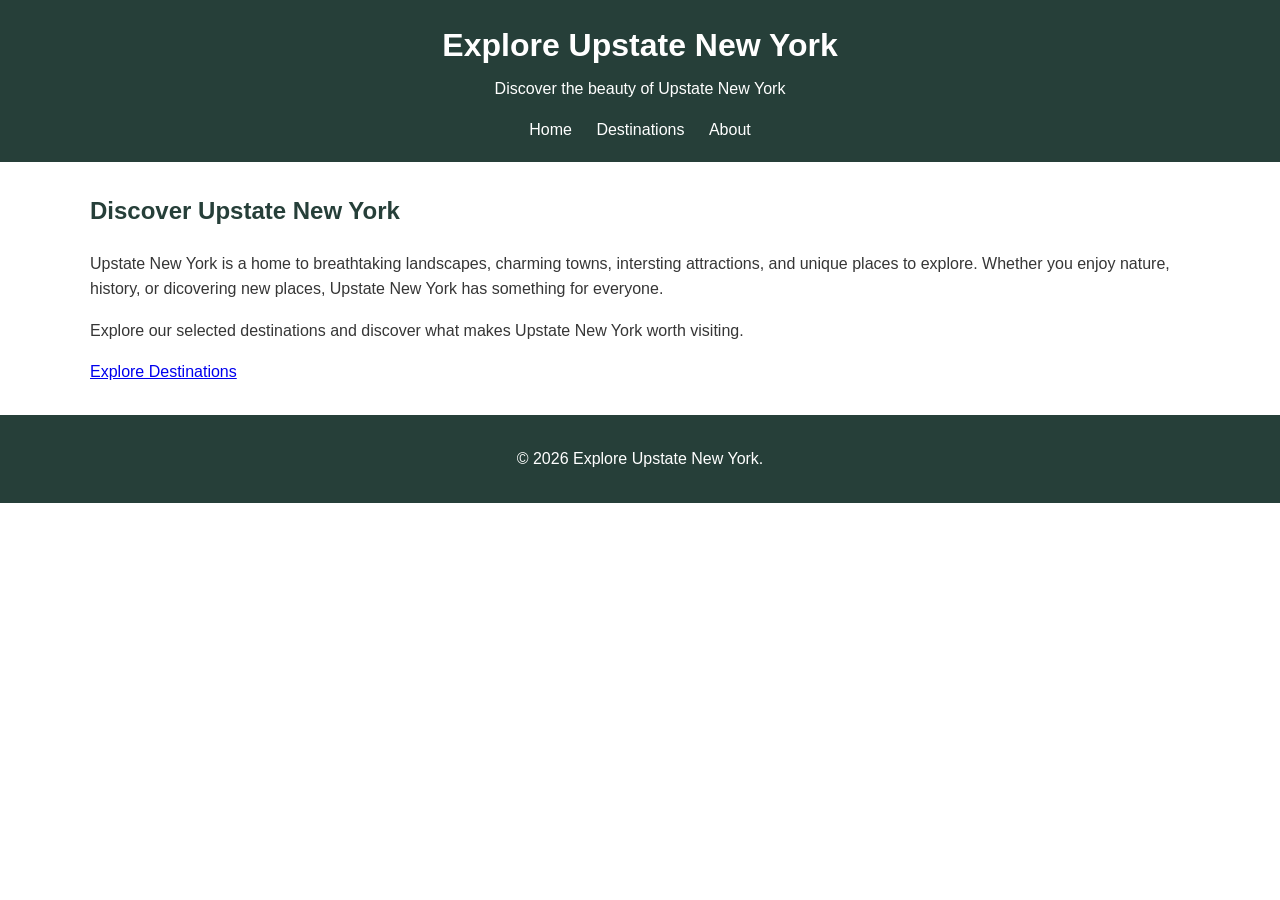
==== index.html @ 53044821 "Create initial website structure and starter pages" ====
<!DOCTYPE html>
<html lang="en">
<head>
    <meta charset="UTF-8">
    <meta name="viewport" content="width=device-width, initial-scale=1.0">
    <title>Explore Upstate New York - Home Page</title>
    <link rel="stylesheet" href="styles/main.css">
</head>
<body>

    <header>
        <h1>Explore Upstate New York</h1>
        <p>Discover the beauty of Upstate New York</p>

        <nav>
            <ul>
                <li><a href="index.html">Home</a></li>
                <li><a href="destinations.html">Destinations</a></li>
                <li><a href="about.html">About</a></li>
            </ul>
        </nav>
    </header>

    <main>
        <section>
            <h2>Discover Upstate New York</h2>
            <p>
                Upstate New York is a home to breathtaking landscapes, charming towns, intersting attractions, 
                and unique places to explore. Whether you enjoy nature, history, or dicovering new places, 
                Upstate New York has something for everyone. 
            </p>
            <p>
                Explore our selected destinations and discover what makes Upstate New York worth visiting.
            </p>
            <a href="destinations.html">Explore Destinations</a>
        </section>
    </main>

    <footer>
        <p>&copy; 2026 Explore Upstate New York.</p>
    </footer>
</body>
</html>
---- styles/main.css ----
* {
    box-sizing: border-box;
}

body {
    margin: 0;
    font-family: Arial, sans-serif;
    line-height: 1.6;
    color: #363636;
    background-color: #ffffff;
}


header {
    background-color: #263F39;
    color: #ffffff;
    padding: 20px;
    text-align: center;
}

header h1 {
    margin: 0;
}

header p {
    margin: 5px 0 15px;
}

nav ul {
    list-style: none;
    padding: 0;
    margin: 0;
}

nav li {
    display: inline-block;
    margin: 0 10px;
}

nav a {
    color: #ffffff;
    text-decoration: none;
}

nav a:hover {
    text-decoration: underline;
}

main {
    width: 90%;
    max-width: 1100px;
    margin: 30px auto;
}

section {
    margin-bottom: 30px;
}

h2 {
    color: #263F39;
}

footer {
    background-color: #263F39;
    color: #ffffff;
    text-align: center;
    padding: 15px;
}
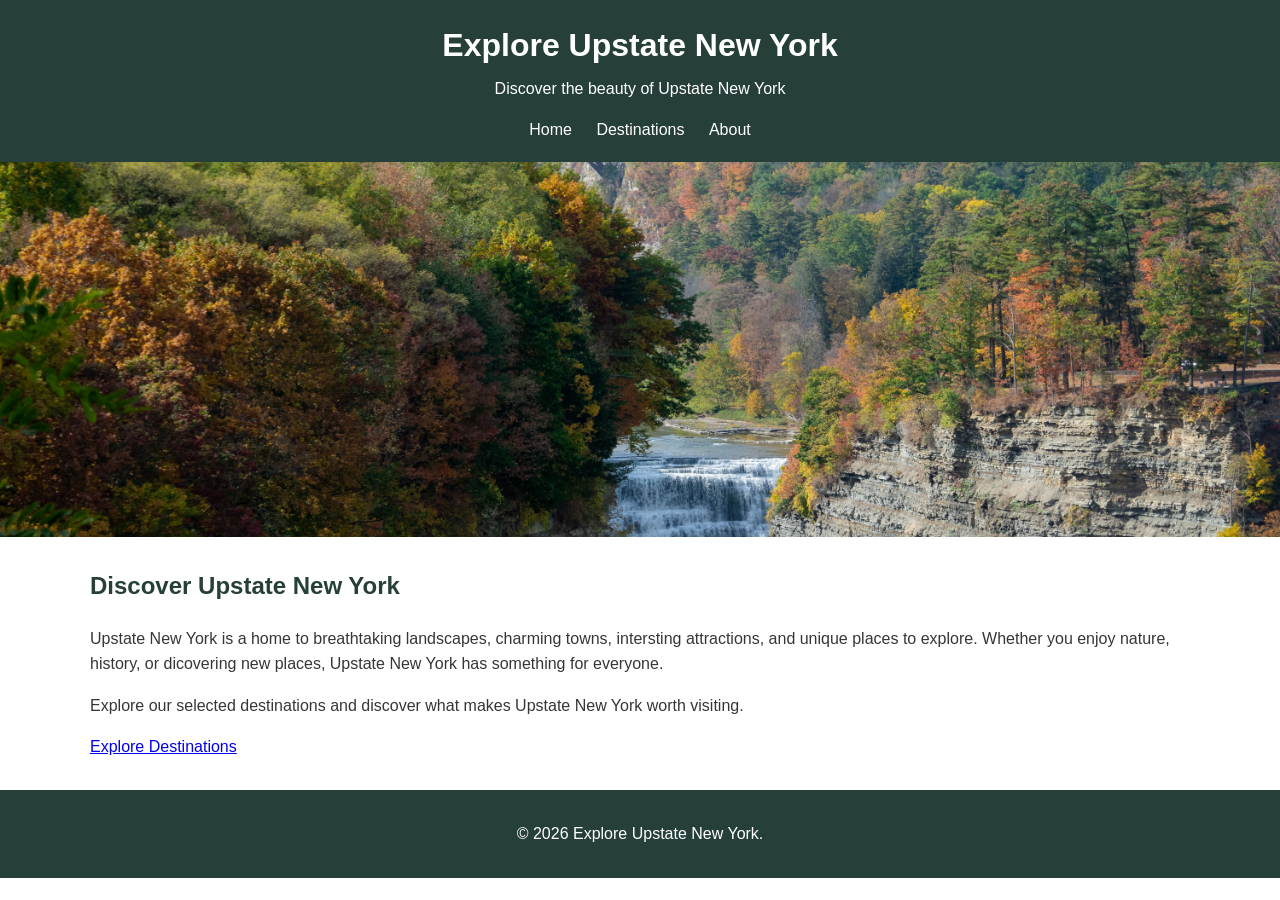
==== commit 7520700f: "Add homepage banner and destination images" ====
--- a/index.html
+++ b/index.html
@@ -21,6 +21,11 @@
         </nav>
     </header>
 
+    <div class="hero-image">
+    <img src="images/Letchworth01.jpg"
+     alt="A beautiful autumn landscape featuring a waterfall and bridge at Letchworth State Park, New York">
+    </div>
+
     <main>
         <section>
             <h2>Discover Upstate New York</h2>
--- a/styles/main.css
+++ b/styles/main.css
@@ -48,6 +48,19 @@
     text-decoration: underline;
 }
 
+.hero-image {
+    width: 100%;
+    height: 375px;
+    overflow: hidden;
+}
+
+.hero-image img {
+    width: 100%;
+    height: 100%;
+    object-fit: cover;
+    display: block;
+}
+
 main {
     width: 90%;
     max-width: 1100px;
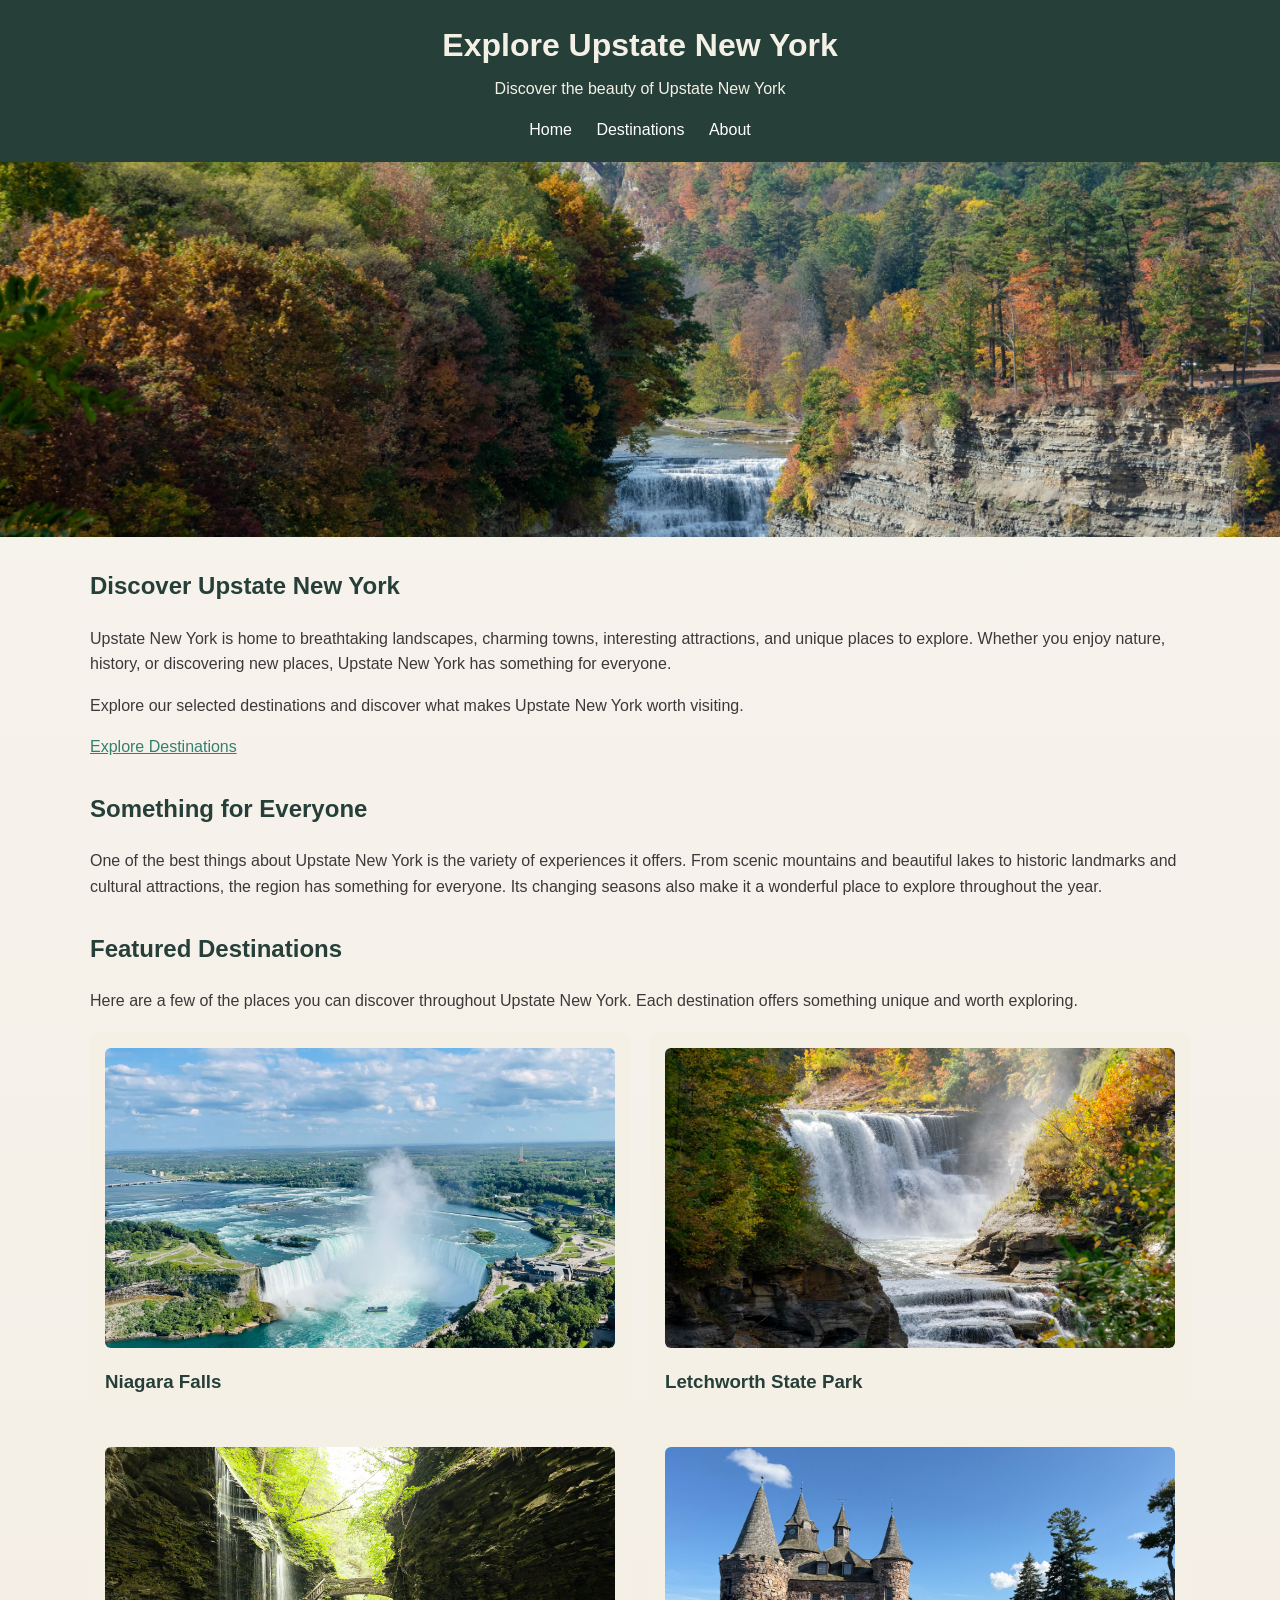
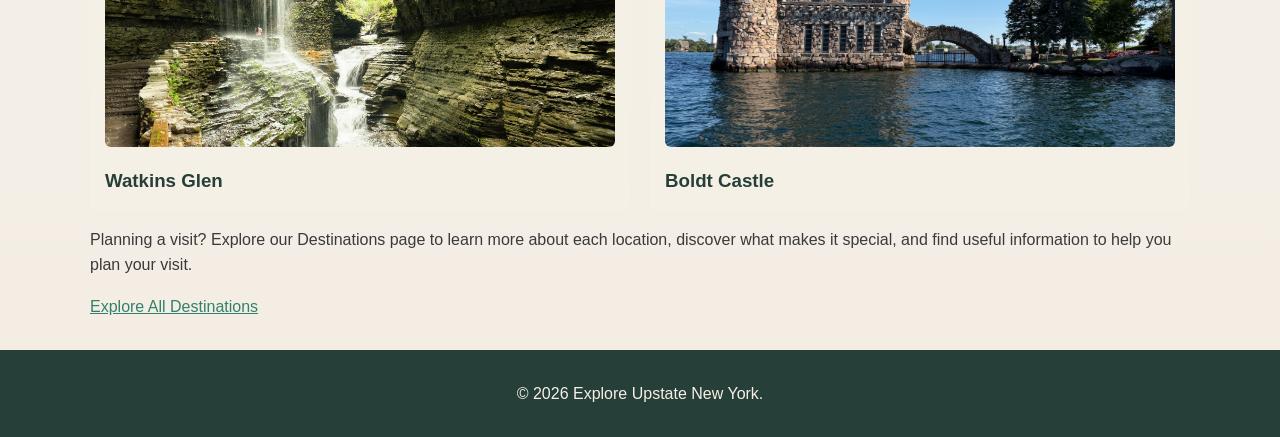
==== commit 866a317c: "Update homepage and add featured destination images" ====
--- a/index.html
+++ b/index.html
@@ -21,7 +21,7 @@
         </nav>
     </header>
 
-    <div class="hero-image">
+    <div class="banner-image">
     <img src="images/Letchworth01.jpg"
      alt="A beautiful autumn landscape featuring a waterfall and bridge at Letchworth State Park, New York">
     </div>
@@ -30,8 +30,8 @@
         <section>
             <h2>Discover Upstate New York</h2>
             <p>
-                Upstate New York is a home to breathtaking landscapes, charming towns, intersting attractions, 
-                and unique places to explore. Whether you enjoy nature, history, or dicovering new places, 
+                Upstate New York is home to breathtaking landscapes, charming towns, interesting attractions, 
+                and unique places to explore. Whether you enjoy nature, history, or discovering new places, 
                 Upstate New York has something for everyone. 
             </p>
             <p>
@@ -39,6 +39,58 @@
             </p>
             <a href="destinations.html">Explore Destinations</a>
         </section>
+        <section>
+            <h2>Something for Everyone</h2>
+            <p>
+                One of the best things about Upstate New York is the variety of experiences it offers.
+                From scenic mountains and beautiful lakes to historic landmarks and cultural attractions,
+                the region has something for everyone. Its changing seasons also make it
+                a wonderful place to explore throughout the year.
+            </p>
+        </section>
+        <section>
+            <h2>Featured Destinations</h2>
+            <p>
+                Here are a few of the places you can discover throughout Upstate New York.
+                Each destination offers something unique and worth exploring.
+            </p>
+
+            <div class="featured-destinations">
+
+                <div class="featured-card">
+                    <img src="images/drone-shot-niagara-falls.jpg"
+                        alt="Aerial view of Niagara Falls and the surrounding landscape.">
+                    <h3>Niagara Falls</h3>
+                </div>
+
+                <div class="featured-card">
+                    <img src="images/letchworth-park.jpg"
+                        alt="Waterfall surrounded by autumn foliage at Letchworth State Park.">
+                    <h3>Letchworth State Park</h3>
+                </div>
+
+                <div class="featured-card">
+                    <img src="images/watkins-glen-river.jpg"
+                        alt="Waterfalls flowing through the rocky gorge at Watkins Glen State Park.">
+                    <h3>Watkins Glen</h3>
+                </div>
+
+                <div class="featured-card">
+                    <img src="images/boldt-castle.jpg"
+                        alt="Boldt Castle on Heart Island in the Thousand Islands region.">
+                    <h3>Boldt Castle</h3>
+                </div>
+
+            </div>
+
+            <p>
+                Planning a visit? Explore our Destinations page to learn more about each location, 
+                discover what makes it special, and find useful information to help you plan your visit.
+            </p>
+
+            <a href="destinations.html">Explore All Destinations</a>
+        </section>
+
     </main>
 
     <footer>
--- a/styles/main.css
+++ b/styles/main.css
@@ -6,16 +6,25 @@
 
 body {
     margin: 0;
+    min-height: 100vh;
     font-family: Arial, sans-serif;
     line-height: 1.6;
-    color: #363636;
-    background-color: #ffffff;
+    background: linear-gradient(to bottom, #f8f5ef, #f3ede4);
+    color: #3b3939;
 }
 
+body a {
+    color: #34806e;
+    text-decoration: underline;
+}
+
+body a:hover {
+    color: #04af87;
+}
 
 header {
     background-color: #263F39;
-    color: #ffffff;
+    color: #f5f0e6;
     padding: 20px;
     text-align: center;
 }
@@ -48,17 +57,23 @@
     text-decoration: underline;
 }
 
-.hero-image {
+.banner-image {
     width: 100%;
     height: 375px;
     overflow: hidden;
 }
 
-.hero-image img {
+.banner-image img {
     width: 100%;
     height: 100%;
     object-fit: cover;
     display: block;
+}
+
+@media (max-width: 600px) {
+    .banner-image {
+        height: 250px;
+    }
 }
 
 main {
@@ -75,9 +90,41 @@
     color: #263F39;
 }
 
+.featured-destinations {
+    display: grid;
+    grid-template-columns: repeat(2, 1fr);
+    gap: 20px;
+    margin-top: 20px;
+}
+
+.featured-card {
+    background-color: #F5F0E6;
+    padding: 15px;
+    border-radius: 8px;
+}
+
+.featured-card img {
+    width: 100%;
+    height: 300px;
+    object-fit: cover;
+    border-radius: 6px;
+    display: block;
+}
+
+.featured-card h3 {
+    color: #263F39;
+    margin-bottom: 0;
+}
+
+@media (max-width: 600px) {
+    .featured-destinations {
+        grid-template-columns: 1fr;
+    }
+}
+
 footer {
     background-color: #263F39;
-    color: #ffffff;
+    color: #f5f0e6;
     text-align: center;
     padding: 15px;
 }
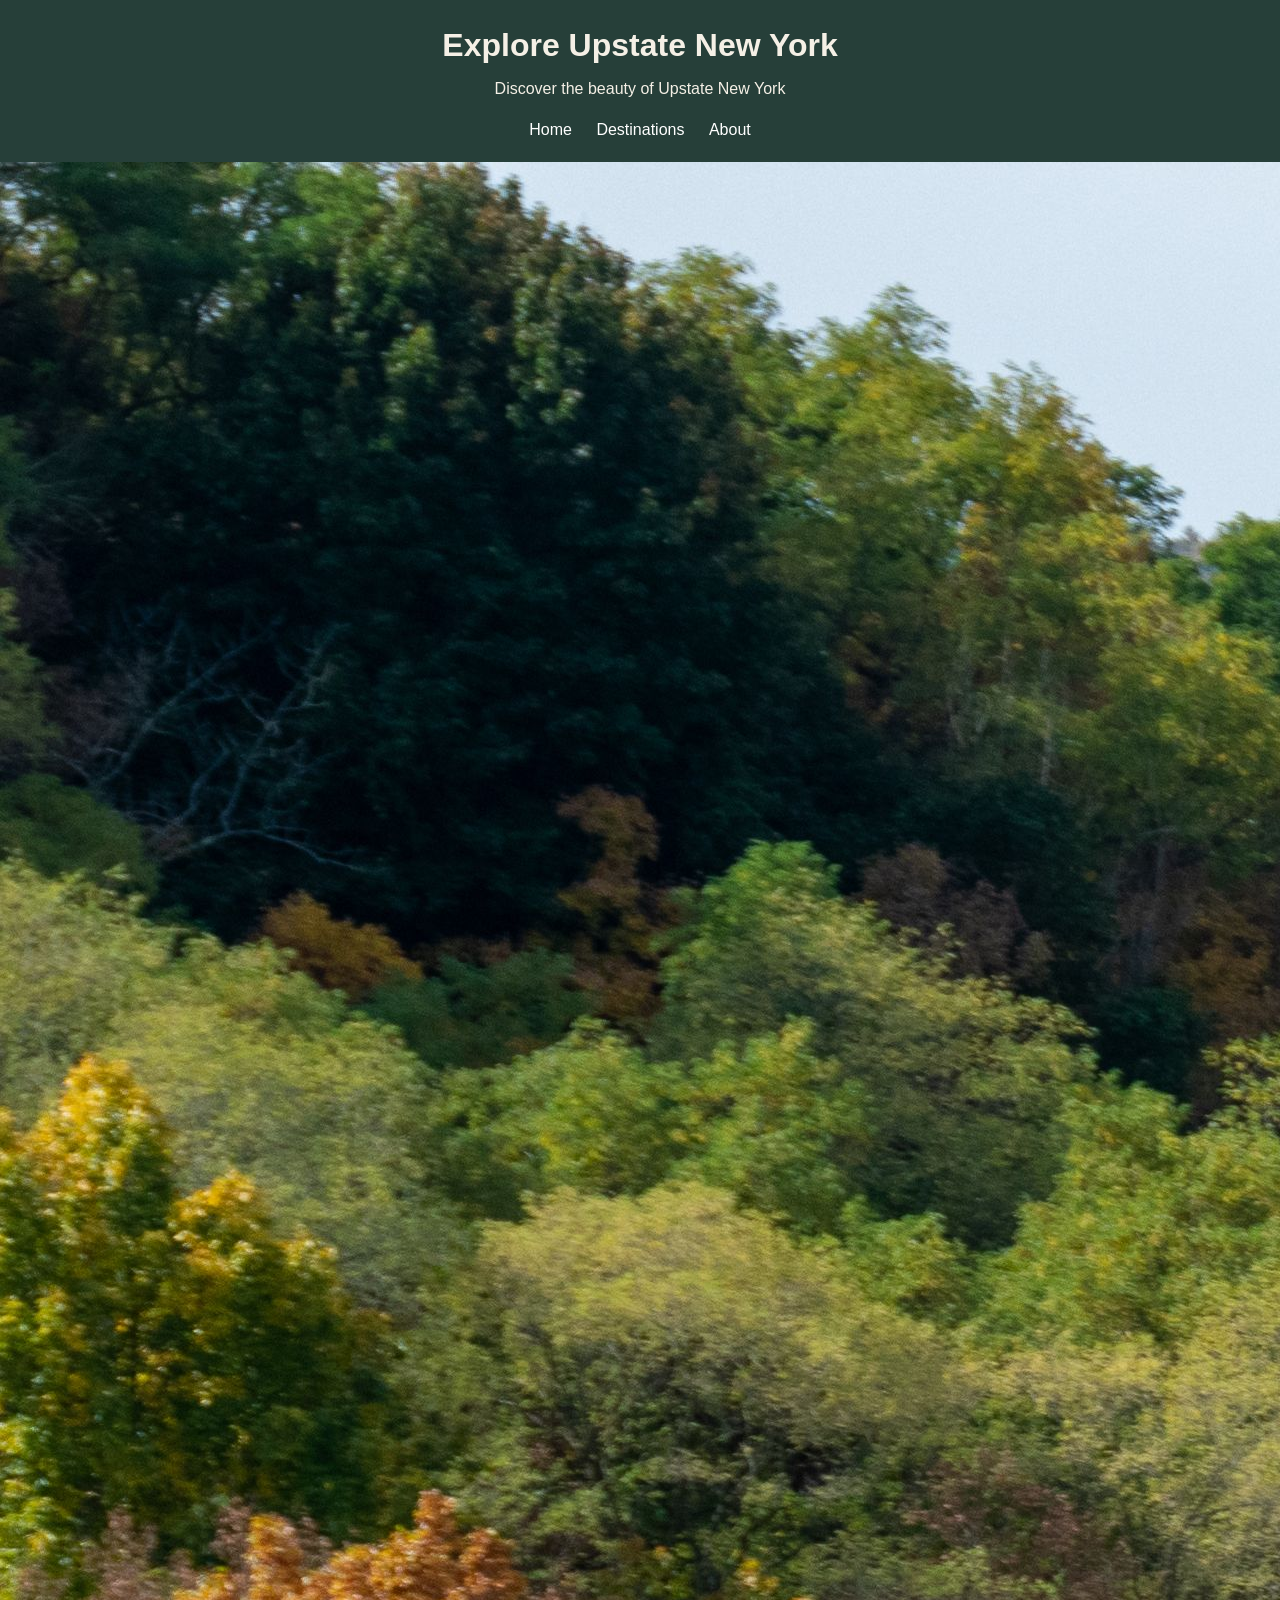
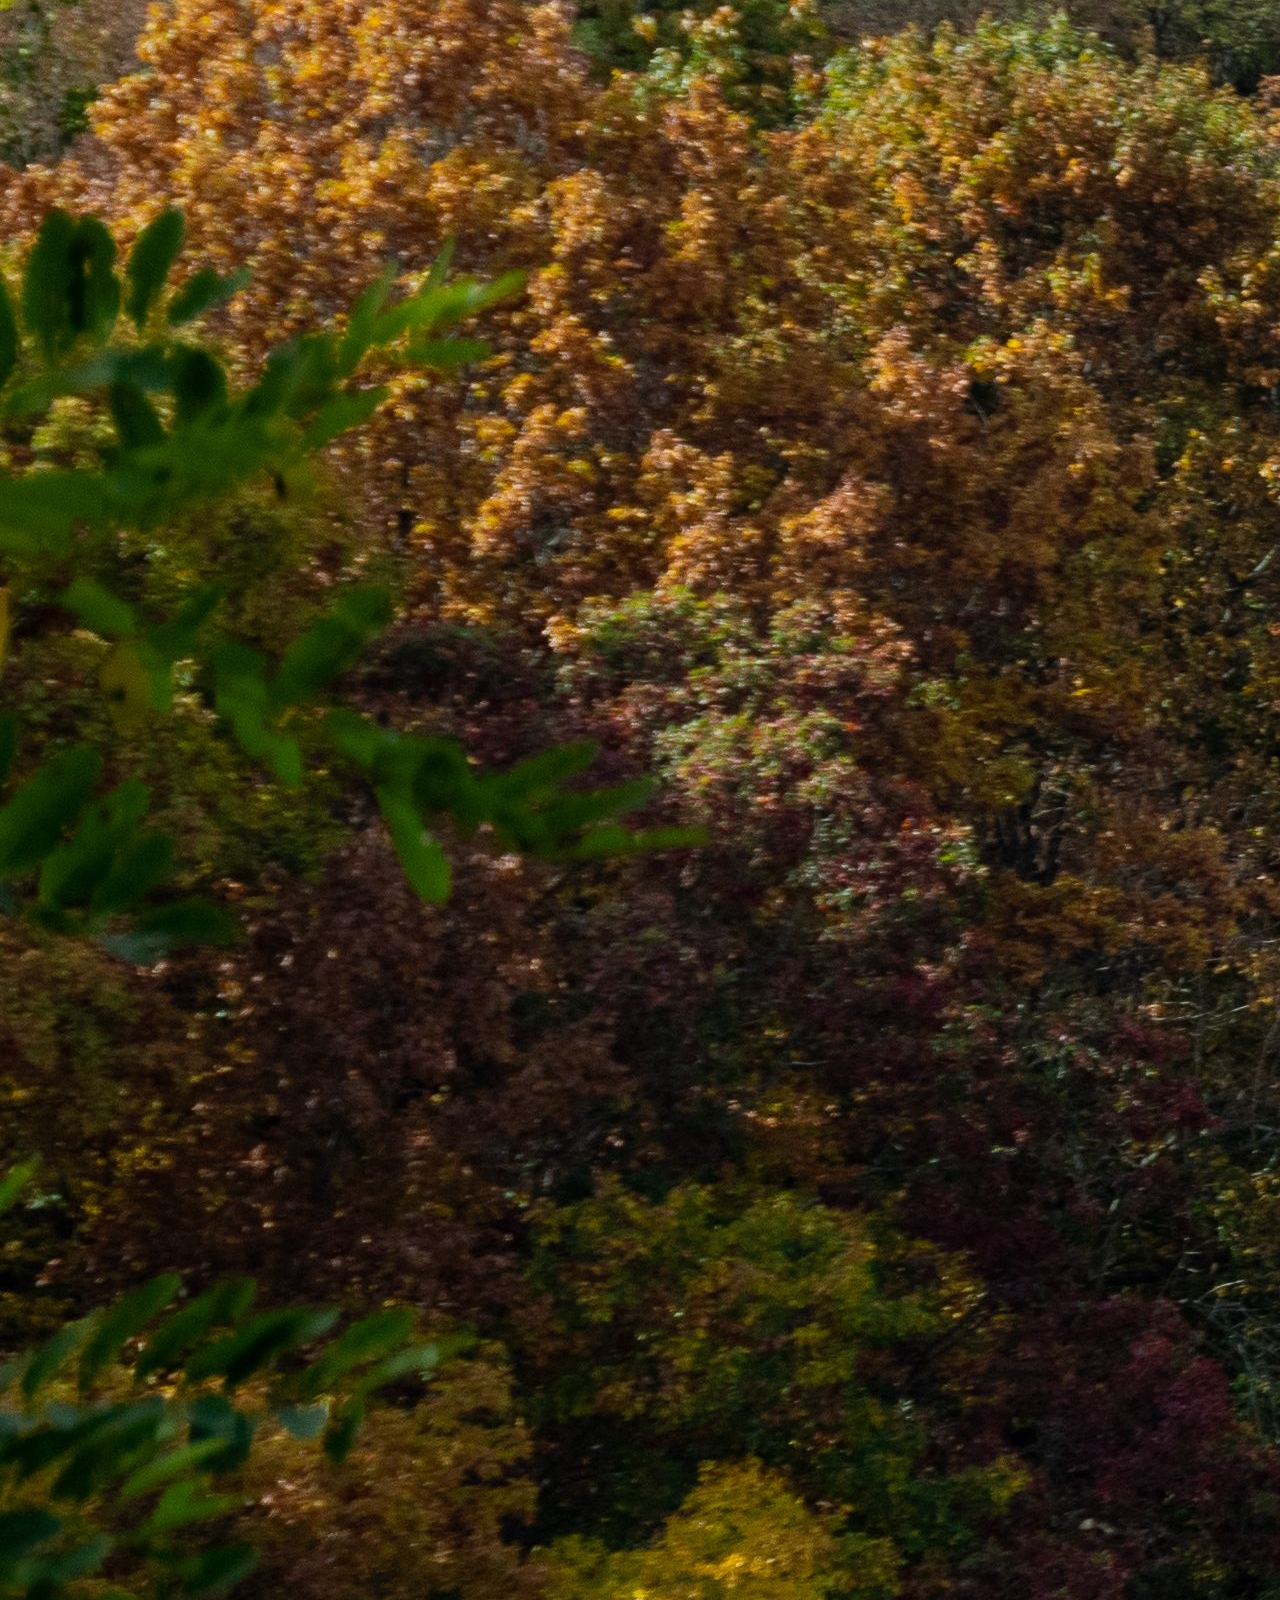
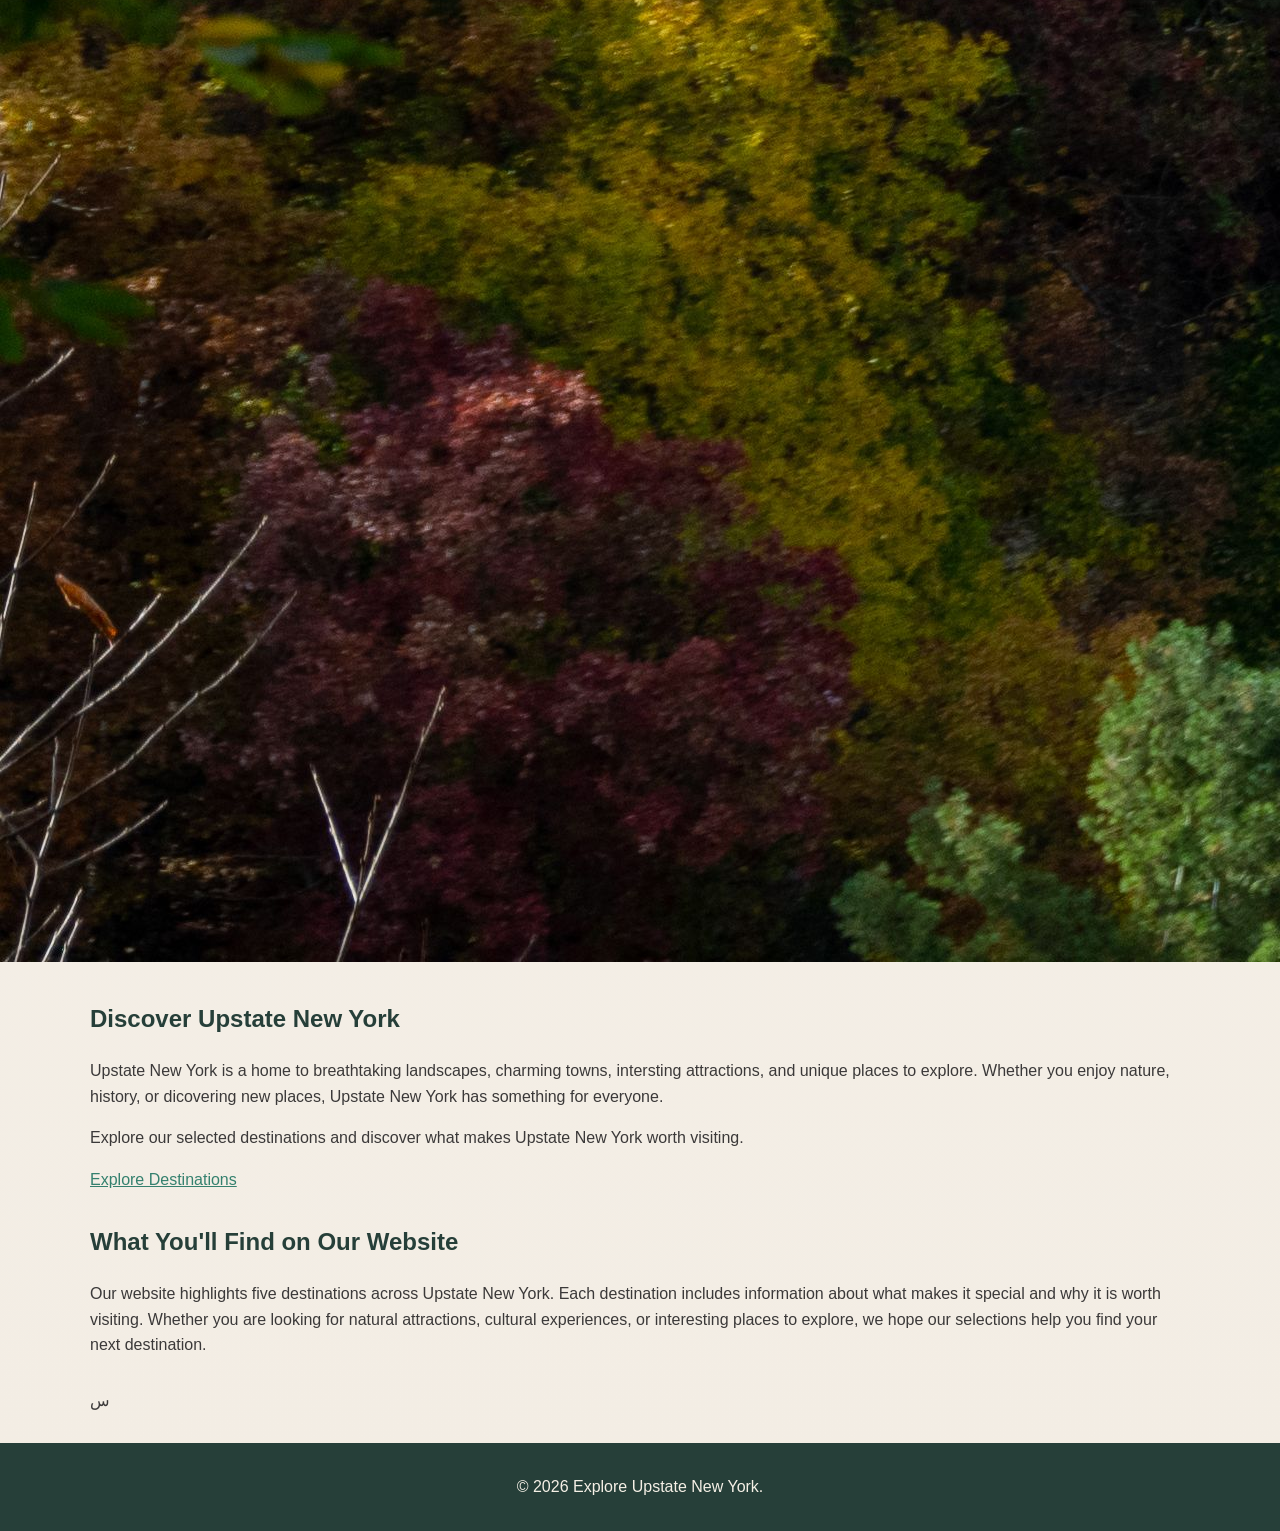
==== commit 587f3da5: "Update index.html" ====
--- a/index.html
+++ b/index.html
@@ -1,11 +1,13 @@
 <!DOCTYPE html>
 <html lang="en">
+
 <head>
     <meta charset="UTF-8">
     <meta name="viewport" content="width=device-width, initial-scale=1.0">
     <title>Explore Upstate New York - Home Page</title>
     <link rel="stylesheet" href="styles/main.css">
 </head>
+
 <body>
 
     <header>
@@ -21,18 +23,18 @@
         </nav>
     </header>
 
-    <div class="banner-image">
-    <img src="images/Letchworth01.jpg"
-     alt="A beautiful autumn landscape featuring a waterfall and bridge at Letchworth State Park, New York">
+    <div class="hero-image">
+        <img src="images/Letchworth01.jpg"
+            alt="A beautiful autumn landscape featuring a waterfall and bridge at Letchworth State Park, New York">
     </div>
 
     <main>
         <section>
             <h2>Discover Upstate New York</h2>
             <p>
-                Upstate New York is home to breathtaking landscapes, charming towns, interesting attractions, 
-                and unique places to explore. Whether you enjoy nature, history, or discovering new places, 
-                Upstate New York has something for everyone. 
+                Upstate New York is a home to breathtaking landscapes, charming towns, intersting attractions,
+                and unique places to explore. Whether you enjoy nature, history, or dicovering new places,
+                Upstate New York has something for everyone.
             </p>
             <p>
                 Explore our selected destinations and discover what makes Upstate New York worth visiting.
@@ -40,61 +42,20 @@
             <a href="destinations.html">Explore Destinations</a>
         </section>
         <section>
-            <h2>Something for Everyone</h2>
+            <h2>What You'll Find on Our Website</h2>
             <p>
-                One of the best things about Upstate New York is the variety of experiences it offers.
-                From scenic mountains and beautiful lakes to historic landmarks and cultural attractions,
-                the region has something for everyone. Its changing seasons also make it
-                a wonderful place to explore throughout the year.
+                Our website highlights five destinations across Upstate New York. Each destination includes information
+                about what makes it special and why it is worth visiting. Whether you are looking for natural
+                attractions,
+                cultural experiences, or interesting places to explore, we hope our selections help you find your next
+                destination.
             </p>
-        </section>
-        <section>
-            <h2>Featured Destinations</h2>
-            <p>
-                Here are a few of the places you can discover throughout Upstate New York.
-                Each destination offers something unique and worth exploring.
-            </p>
-
-            <div class="featured-destinations">
-
-                <div class="featured-card">
-                    <img src="images/drone-shot-niagara-falls.jpg"
-                        alt="Aerial view of Niagara Falls and the surrounding landscape.">
-                    <h3>Niagara Falls</h3>
-                </div>
-
-                <div class="featured-card">
-                    <img src="images/letchworth-park.jpg"
-                        alt="Waterfall surrounded by autumn foliage at Letchworth State Park.">
-                    <h3>Letchworth State Park</h3>
-                </div>
-
-                <div class="featured-card">
-                    <img src="images/watkins-glen-river.jpg"
-                        alt="Waterfalls flowing through the rocky gorge at Watkins Glen State Park.">
-                    <h3>Watkins Glen</h3>
-                </div>
-
-                <div class="featured-card">
-                    <img src="images/boldt-castle.jpg"
-                        alt="Boldt Castle on Heart Island in the Thousand Islands region.">
-                    <h3>Boldt Castle</h3>
-                </div>
-
-            </div>
-
-            <p>
-                Planning a visit? Explore our Destinations page to learn more about each location, 
-                discover what makes it special, and find useful information to help you plan your visit.
-            </p>
-
-            <a href="destinations.html">Explore All Destinations</a>
-        </section>
-
+        </section>س
     </main>
 
     <footer>
         <p>&copy; 2026 Explore Upstate New York.</p>
     </footer>
 </body>
+
 </html>
--- a/styles/main.css
+++ b/styles/main.css
@@ -90,6 +90,41 @@
     color: #263F39;
 }
 
+.destinations {
+    display: grid;
+    grid-template-columns: repeat(2, 1fr);
+    gap: 20px;
+}
+
+.destinations section {
+    background-color: #fbf4e8;
+    padding: 20px;
+    border: 1.5px solid #78694c;
+    border-radius: 8px;
+    margin-bottom: 0;
+}
+
+.destinations h3 {
+    color: #263F39;
+    margin-top: 0;
+}
+
+@media (max-width: 600px) {
+    .destinations {
+        grid-template-columns: 1fr;
+    }
+}
+
+.destinations a {
+    color: #368573;
+    font-weight: bold;
+    text-decoration: none;
+}
+
+.destinations a:hover {
+    text-decoration: underline;
+}
+
 .featured-destinations {
     display: grid;
     grid-template-columns: repeat(2, 1fr);
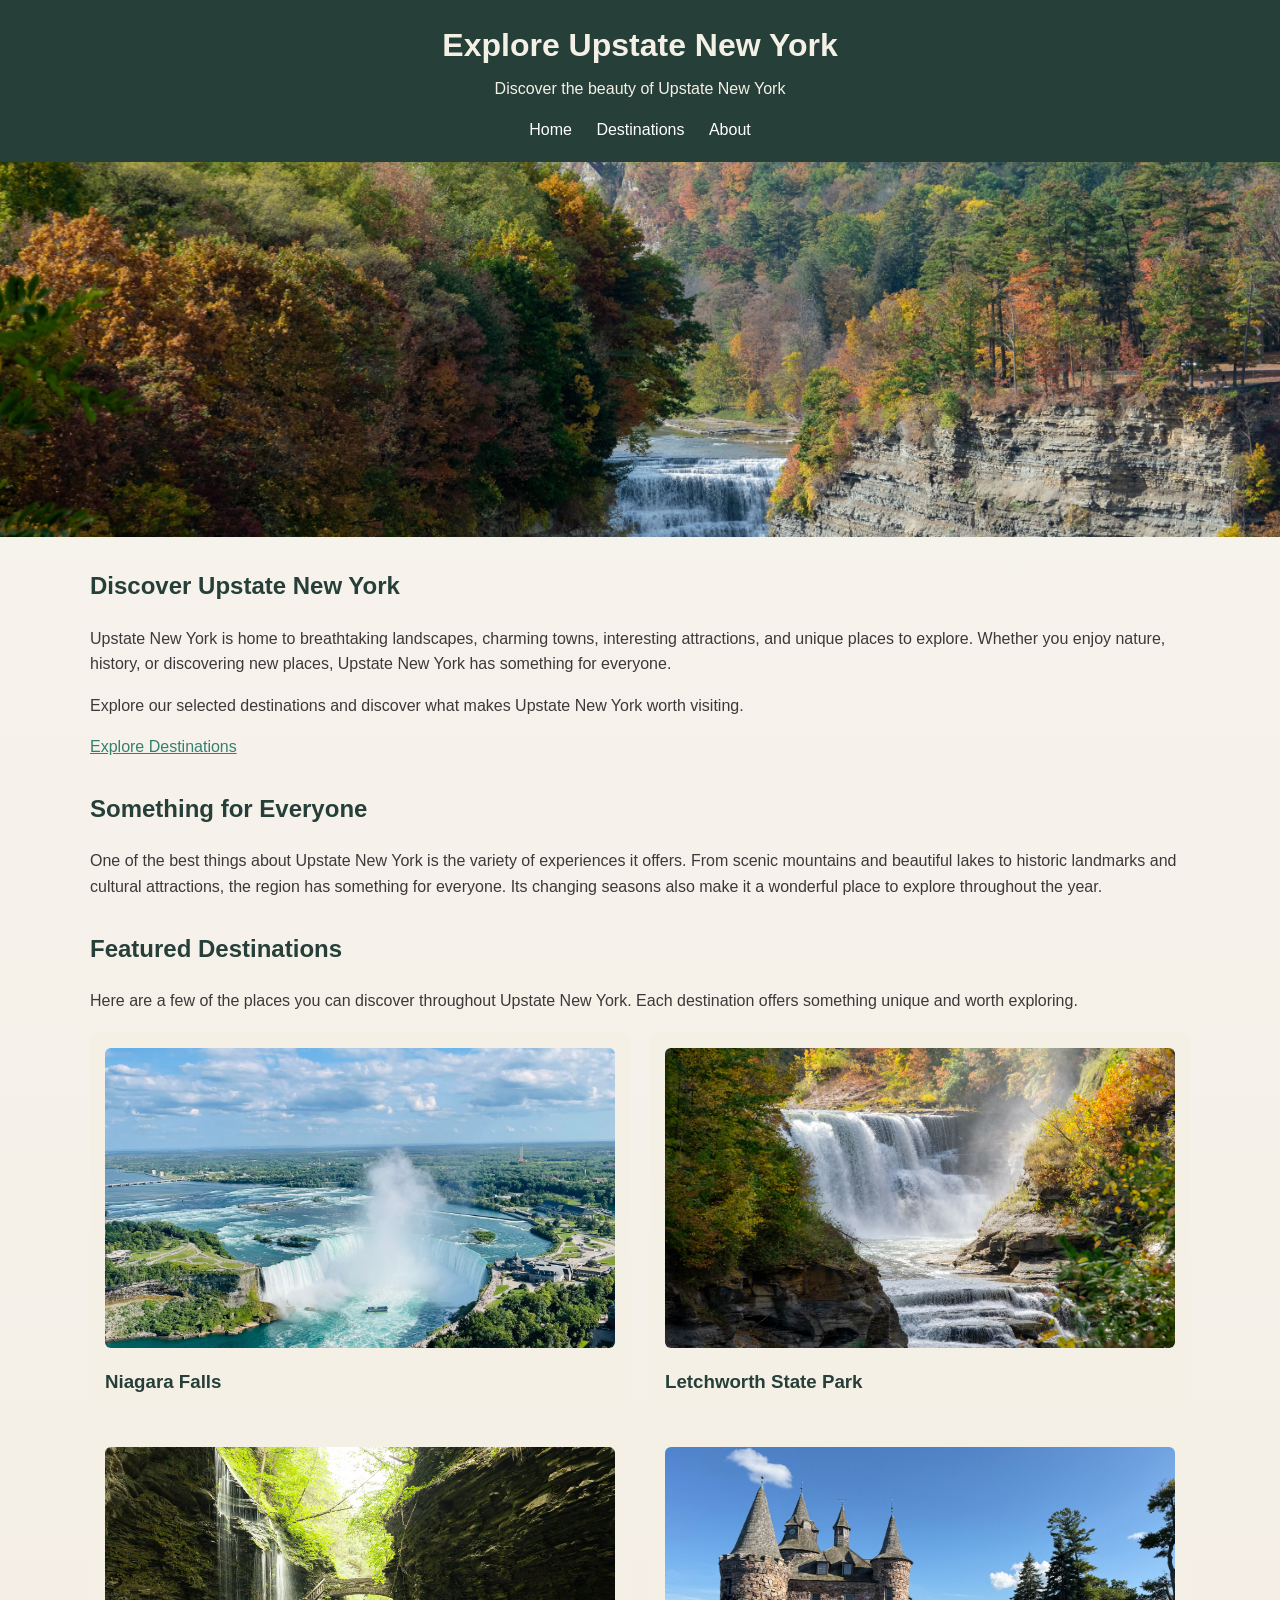
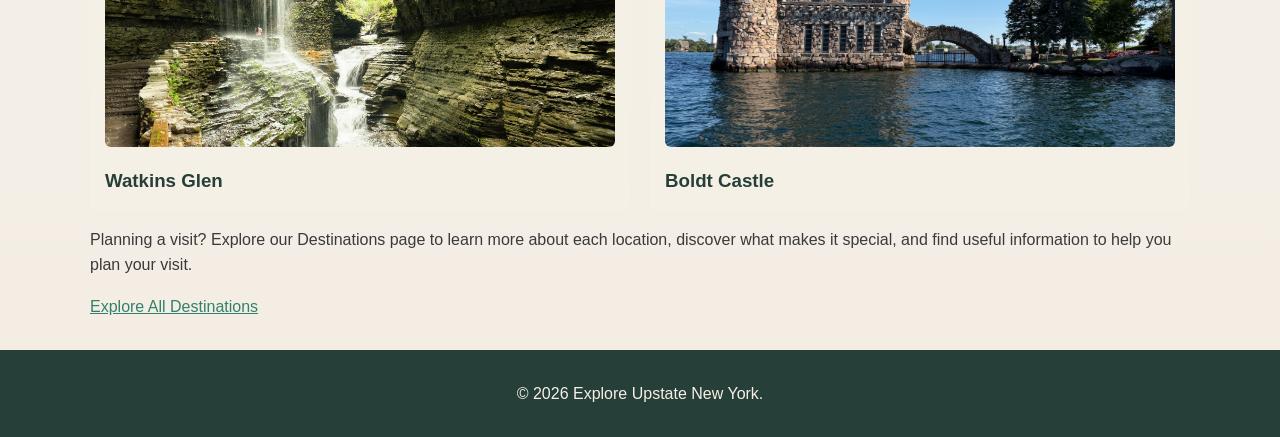
==== commit c14231cb: "Merge pull request #2 from CIS-130/main Pull request from main to Hoda branch" ====
--- a/index.html
+++ b/index.html
@@ -1,13 +1,11 @@
 <!DOCTYPE html>
 <html lang="en">
-
 <head>
     <meta charset="UTF-8">
     <meta name="viewport" content="width=device-width, initial-scale=1.0">
     <title>Explore Upstate New York - Home Page</title>
     <link rel="stylesheet" href="styles/main.css">
 </head>
-
 <body>
 
     <header>
@@ -23,18 +21,18 @@
         </nav>
     </header>
 
-    <div class="hero-image">
-        <img src="images/Letchworth01.jpg"
-            alt="A beautiful autumn landscape featuring a waterfall and bridge at Letchworth State Park, New York">
+    <div class="banner-image">
+    <img src="images/Letchworth01.jpg"
+     alt="A beautiful autumn landscape featuring a waterfall and bridge at Letchworth State Park, New York">
     </div>
 
     <main>
         <section>
             <h2>Discover Upstate New York</h2>
             <p>
-                Upstate New York is a home to breathtaking landscapes, charming towns, intersting attractions,
-                and unique places to explore. Whether you enjoy nature, history, or dicovering new places,
-                Upstate New York has something for everyone.
+                Upstate New York is home to breathtaking landscapes, charming towns, interesting attractions, 
+                and unique places to explore. Whether you enjoy nature, history, or discovering new places, 
+                Upstate New York has something for everyone. 
             </p>
             <p>
                 Explore our selected destinations and discover what makes Upstate New York worth visiting.
@@ -42,20 +40,61 @@
             <a href="destinations.html">Explore Destinations</a>
         </section>
         <section>
-            <h2>What You'll Find on Our Website</h2>
+            <h2>Something for Everyone</h2>
             <p>
-                Our website highlights five destinations across Upstate New York. Each destination includes information
-                about what makes it special and why it is worth visiting. Whether you are looking for natural
-                attractions,
-                cultural experiences, or interesting places to explore, we hope our selections help you find your next
-                destination.
+                One of the best things about Upstate New York is the variety of experiences it offers.
+                From scenic mountains and beautiful lakes to historic landmarks and cultural attractions,
+                the region has something for everyone. Its changing seasons also make it
+                a wonderful place to explore throughout the year.
             </p>
-        </section>س
+        </section>
+        <section>
+            <h2>Featured Destinations</h2>
+            <p>
+                Here are a few of the places you can discover throughout Upstate New York.
+                Each destination offers something unique and worth exploring.
+            </p>
+
+            <div class="featured-destinations">
+
+                <div class="featured-card">
+                    <img src="images/drone-shot-niagara-falls.jpg"
+                        alt="Aerial view of Niagara Falls and the surrounding landscape.">
+                    <h3>Niagara Falls</h3>
+                </div>
+
+                <div class="featured-card">
+                    <img src="images/letchworth-park.jpg"
+                        alt="Waterfall surrounded by autumn foliage at Letchworth State Park.">
+                    <h3>Letchworth State Park</h3>
+                </div>
+
+                <div class="featured-card">
+                    <img src="images/watkins-glen-river.jpg"
+                        alt="Waterfalls flowing through the rocky gorge at Watkins Glen State Park.">
+                    <h3>Watkins Glen</h3>
+                </div>
+
+                <div class="featured-card">
+                    <img src="images/boldt-castle.jpg"
+                        alt="Boldt Castle on Heart Island in the Thousand Islands region.">
+                    <h3>Boldt Castle</h3>
+                </div>
+
+            </div>
+
+            <p>
+                Planning a visit? Explore our Destinations page to learn more about each location, 
+                discover what makes it special, and find useful information to help you plan your visit.
+            </p>
+
+            <a href="destinations.html">Explore All Destinations</a>
+        </section>
+
     </main>
 
     <footer>
         <p>&copy; 2026 Explore Upstate New York.</p>
     </footer>
 </body>
-
 </html>
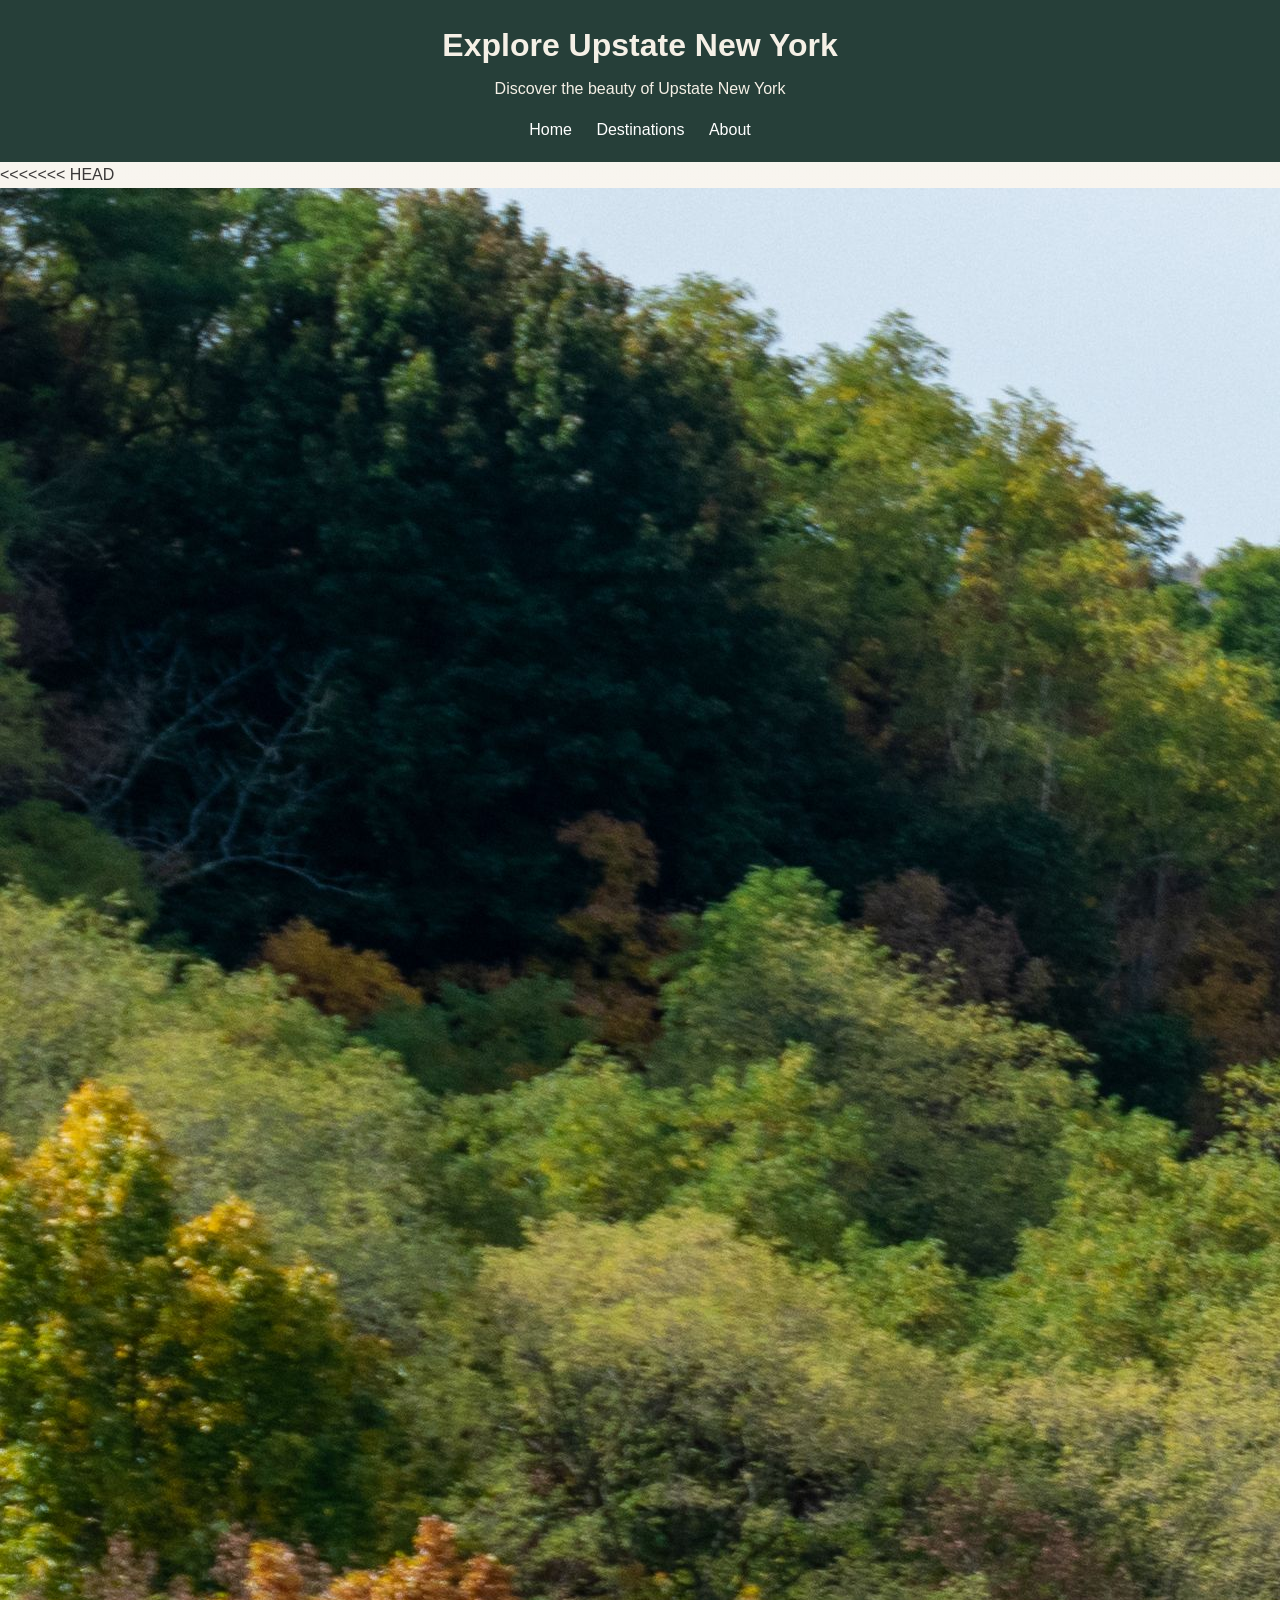
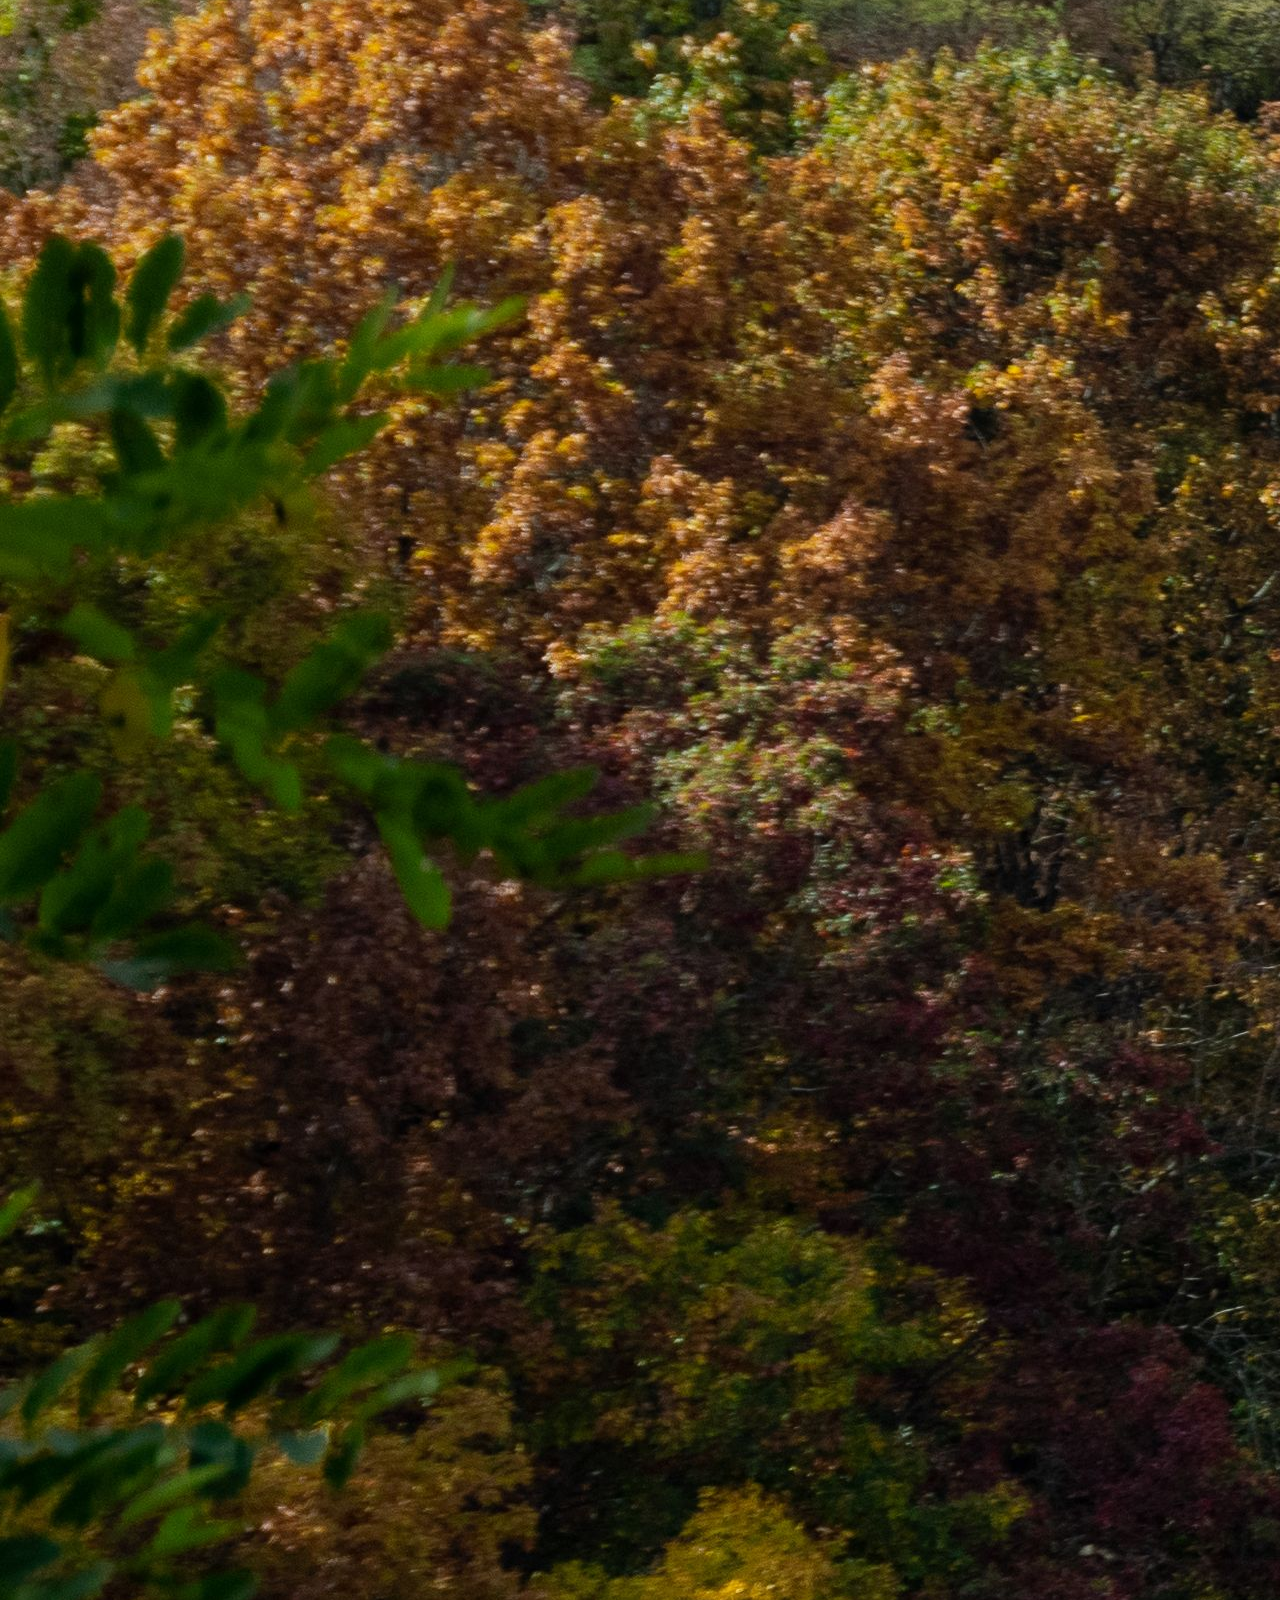
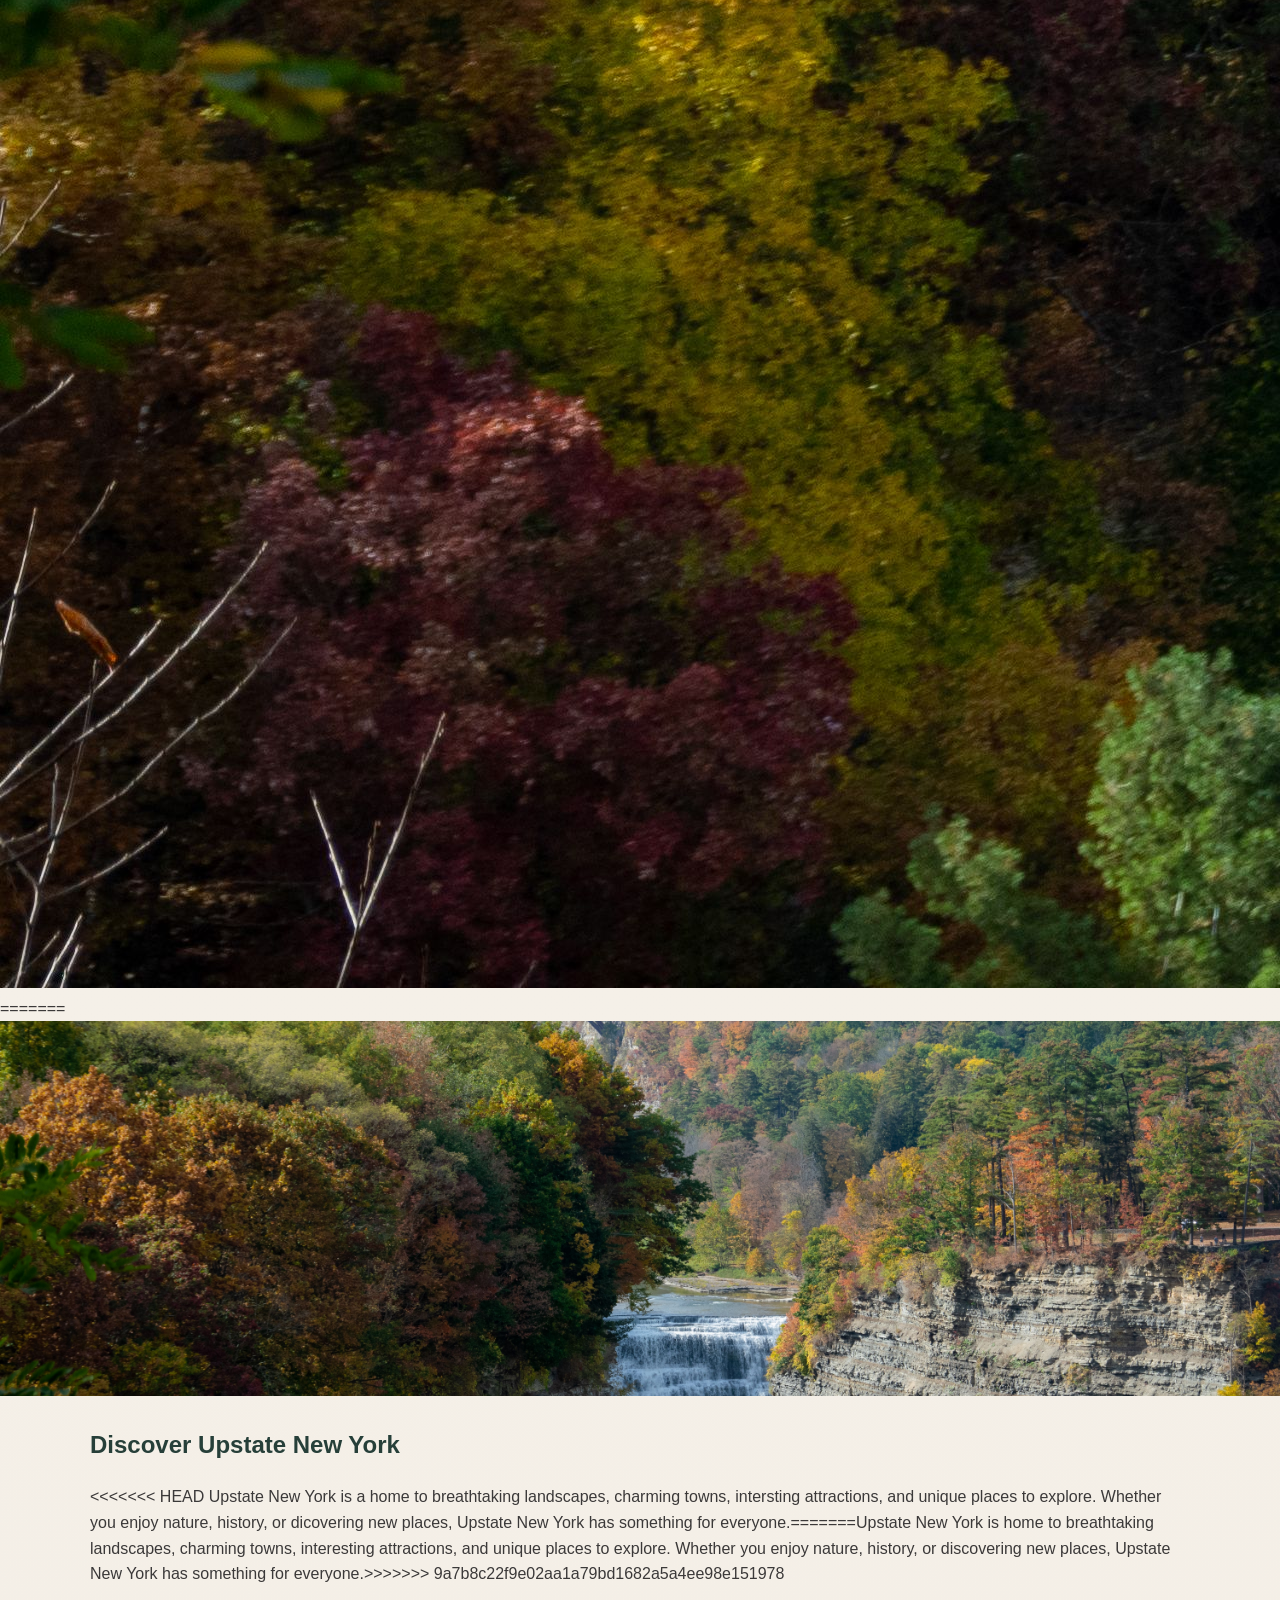
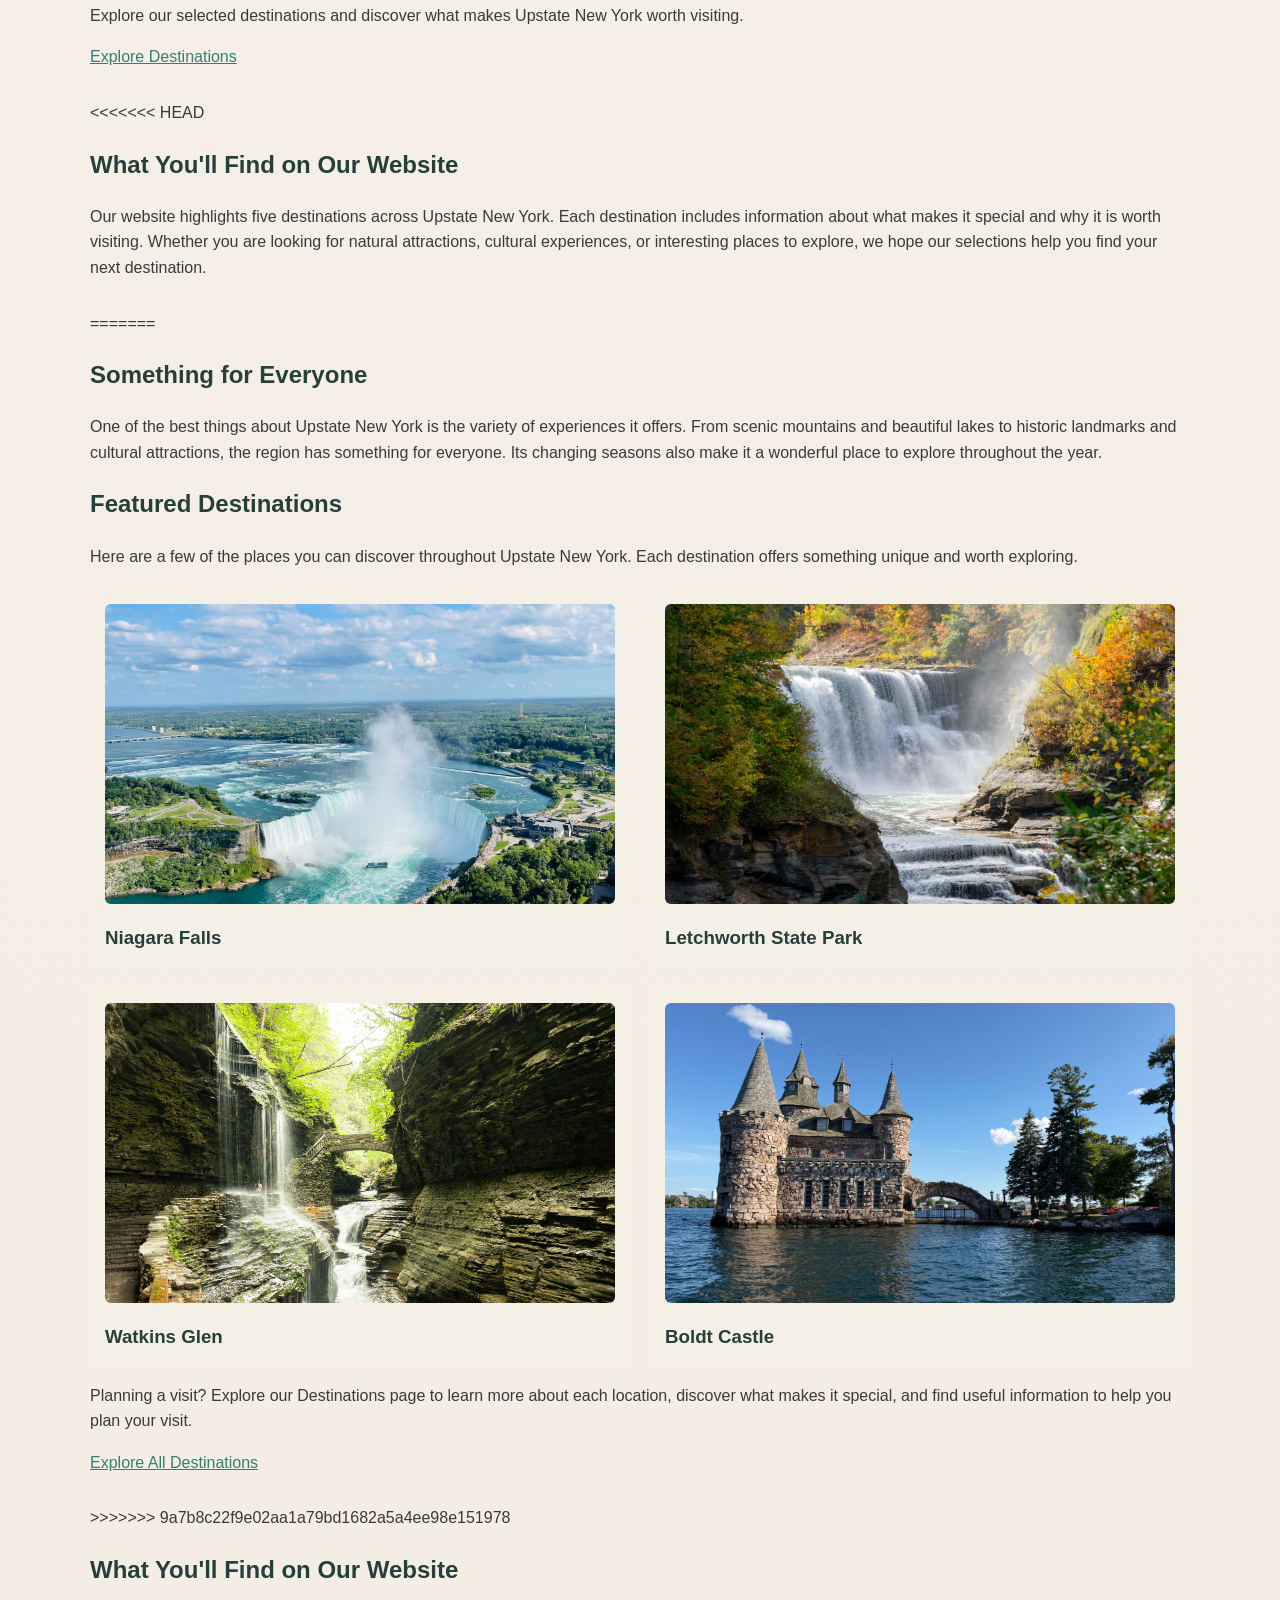
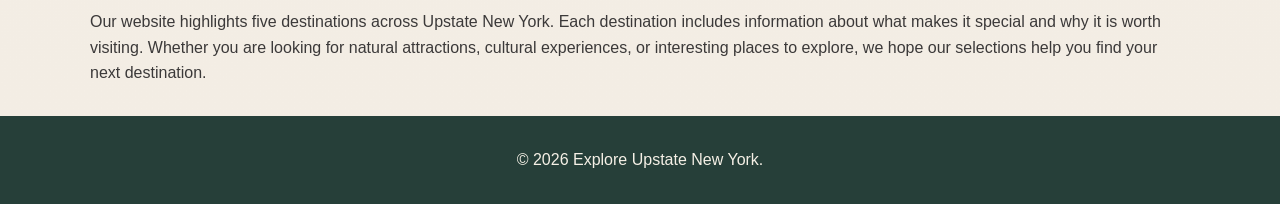
==== commit 90c10a08: "" ====
--- a/index.html
+++ b/index.html
@@ -1,11 +1,13 @@
 <!DOCTYPE html>
 <html lang="en">
+
 <head>
     <meta charset="UTF-8">
     <meta name="viewport" content="width=device-width, initial-scale=1.0">
     <title>Explore Upstate New York - Home Page</title>
     <link rel="stylesheet" href="styles/main.css">
 </head>
+
 <body>
 
     <header>
@@ -21,25 +23,45 @@
         </nav>
     </header>
 
-    <div class="banner-image">
-    <img src="images/Letchworth01.jpg"
-     alt="A beautiful autumn landscape featuring a waterfall and bridge at Letchworth State Park, New York">
-    </div>
+    <<<<<<< HEAD <div class="hero-image">
+        <img src="images/Letchworth01.jpg"
+            alt="A beautiful autumn landscape featuring a waterfall and bridge at Letchworth State Park, New York">
+        =======
+        <div class="banner-image">
+            <img src="images/Letchworth01.jpg"
+                alt="A beautiful autumn landscape featuring a waterfall and bridge at Letchworth State Park, New York">
+            >>>>>>> 9a7b8c22f9e02aa1a79bd1682a5a4ee98e151978
+        </div>
 
-    <main>
-        <section>
-            <h2>Discover Upstate New York</h2>
-            <p>
-                Upstate New York is home to breathtaking landscapes, charming towns, interesting attractions, 
-                and unique places to explore. Whether you enjoy nature, history, or discovering new places, 
-                Upstate New York has something for everyone. 
-            </p>
-            <p>
-                Explore our selected destinations and discover what makes Upstate New York worth visiting.
-            </p>
-            <a href="destinations.html">Explore Destinations</a>
-        </section>
-        <section>
+        <main>
+            <section>
+                <h2>Discover Upstate New York</h2>
+                <p>
+                    <<<<<<< HEAD Upstate New York is a home to breathtaking landscapes, charming towns, intersting
+                        attractions, and unique places to explore. Whether you enjoy nature, history, or dicovering new
+                        places, Upstate New York has something for everyone.=======Upstate New York is home to
+                        breathtaking landscapes, charming towns, interesting attractions, and unique places to explore.
+                        Whether you enjoy nature, history, or discovering new places, Upstate New York has something for
+                        everyone.>>>>>>> 9a7b8c22f9e02aa1a79bd1682a5a4ee98e151978
+                </p>
+                <p>
+                    Explore our selected destinations and discover what makes Upstate New York worth visiting.
+                </p>
+                <a href="destinations.html">Explore Destinations</a>
+            </section>
+            <section>
+                <<<<<<< HEAD <h2>What You'll Find on Our Website</h2>
+                    <p>
+                        Our website highlights five destinations across Upstate New York. Each destination includes
+                        information
+                        about what makes it special and why it is worth visiting. Whether you are looking for natural
+                        attractions,
+                        cultural experiences, or interesting places to explore, we hope our selections help you find
+                        your next
+                        destination.
+                    </p>
+            </section>
+            =======
             <h2>Something for Everyone</h2>
             <p>
                 One of the best things about Upstate New York is the variety of experiences it offers.
@@ -47,54 +69,69 @@
                 the region has something for everyone. Its changing seasons also make it
                 a wonderful place to explore throughout the year.
             </p>
-        </section>
-        <section>
-            <h2>Featured Destinations</h2>
-            <p>
-                Here are a few of the places you can discover throughout Upstate New York.
-                Each destination offers something unique and worth exploring.
-            </p>
+            </section>
+            <section>
+                <h2>Featured Destinations</h2>
+                <p>
+                    Here are a few of the places you can discover throughout Upstate New York.
+                    Each destination offers something unique and worth exploring.
+                </p>
 
-            <div class="featured-destinations">
+                <div class="featured-destinations">
 
-                <div class="featured-card">
-                    <img src="images/drone-shot-niagara-falls.jpg"
-                        alt="Aerial view of Niagara Falls and the surrounding landscape.">
-                    <h3>Niagara Falls</h3>
+                    <div class="featured-card">
+                        <img src="images/drone-shot-niagara-falls.jpg"
+                            alt="Aerial view of Niagara Falls and the surrounding landscape.">
+                        <h3>Niagara Falls</h3>
+                    </div>
+
+                    <div class="featured-card">
+                        <img src="images/letchworth-park.jpg"
+                            alt="Waterfall surrounded by autumn foliage at Letchworth State Park.">
+                        <h3>Letchworth State Park</h3>
+                    </div>
+
+                    <div class="featured-card">
+                        <img src="images/watkins-glen-river.jpg"
+                            alt="Waterfalls flowing through the rocky gorge at Watkins Glen State Park.">
+                        <h3>Watkins Glen</h3>
+                    </div>
+
+                    <div class="featured-card">
+                        <img src="images/boldt-castle.jpg"
+                            alt="Boldt Castle on Heart Island in the Thousand Islands region.">
+                        <h3>Boldt Castle</h3>
+                    </div>
+
                 </div>
 
-                <div class="featured-card">
-                    <img src="images/letchworth-park.jpg"
-                        alt="Waterfall surrounded by autumn foliage at Letchworth State Park.">
-                    <h3>Letchworth State Park</h3>
-                </div>
+                <p>
+                    Planning a visit? Explore our Destinations page to learn more about each location,
+                    discover what makes it special, and find useful information to help you plan your visit.
+                </p>
 
-                <div class="featured-card">
-                    <img src="images/watkins-glen-river.jpg"
-                        alt="Waterfalls flowing through the rocky gorge at Watkins Glen State Park.">
-                    <h3>Watkins Glen</h3>
-                </div>
+                <a href="destinations.html">Explore All Destinations</a>
+            </section>
 
-                <div class="featured-card">
-                    <img src="images/boldt-castle.jpg"
-                        alt="Boldt Castle on Heart Island in the Thousand Islands region.">
-                    <h3>Boldt Castle</h3>
-                </div>
 
-            </div>
+            >>>>>>> 9a7b8c22f9e02aa1a79bd1682a5a4ee98e151978
+            <section>
+                <h2>What You'll Find on Our Website</h2>
+                <p>
+                    Our website highlights five destinations across Upstate New York. Each destination includes
+                    information
+                    about what makes it special and why it is worth visiting. Whether you are looking for natural
+                    attractions,
+                    cultural experiences, or interesting places to explore, we hope our selections help you find your
+                    next destination.
+                </p>
+            </section>
 
-            <p>
-                Planning a visit? Explore our Destinations page to learn more about each location, 
-                discover what makes it special, and find useful information to help you plan your visit.
-            </p>
+        </main>
 
-            <a href="destinations.html">Explore All Destinations</a>
-        </section>
+        <footer>
+            <p>&copy; 2026 Explore Upstate New York.</p>
+        </footer>
+</body>
 
-    </main>
-
-    <footer>
-        <p>&copy; 2026 Explore Upstate New York.</p>
-    </footer>
-</body>
 </html>
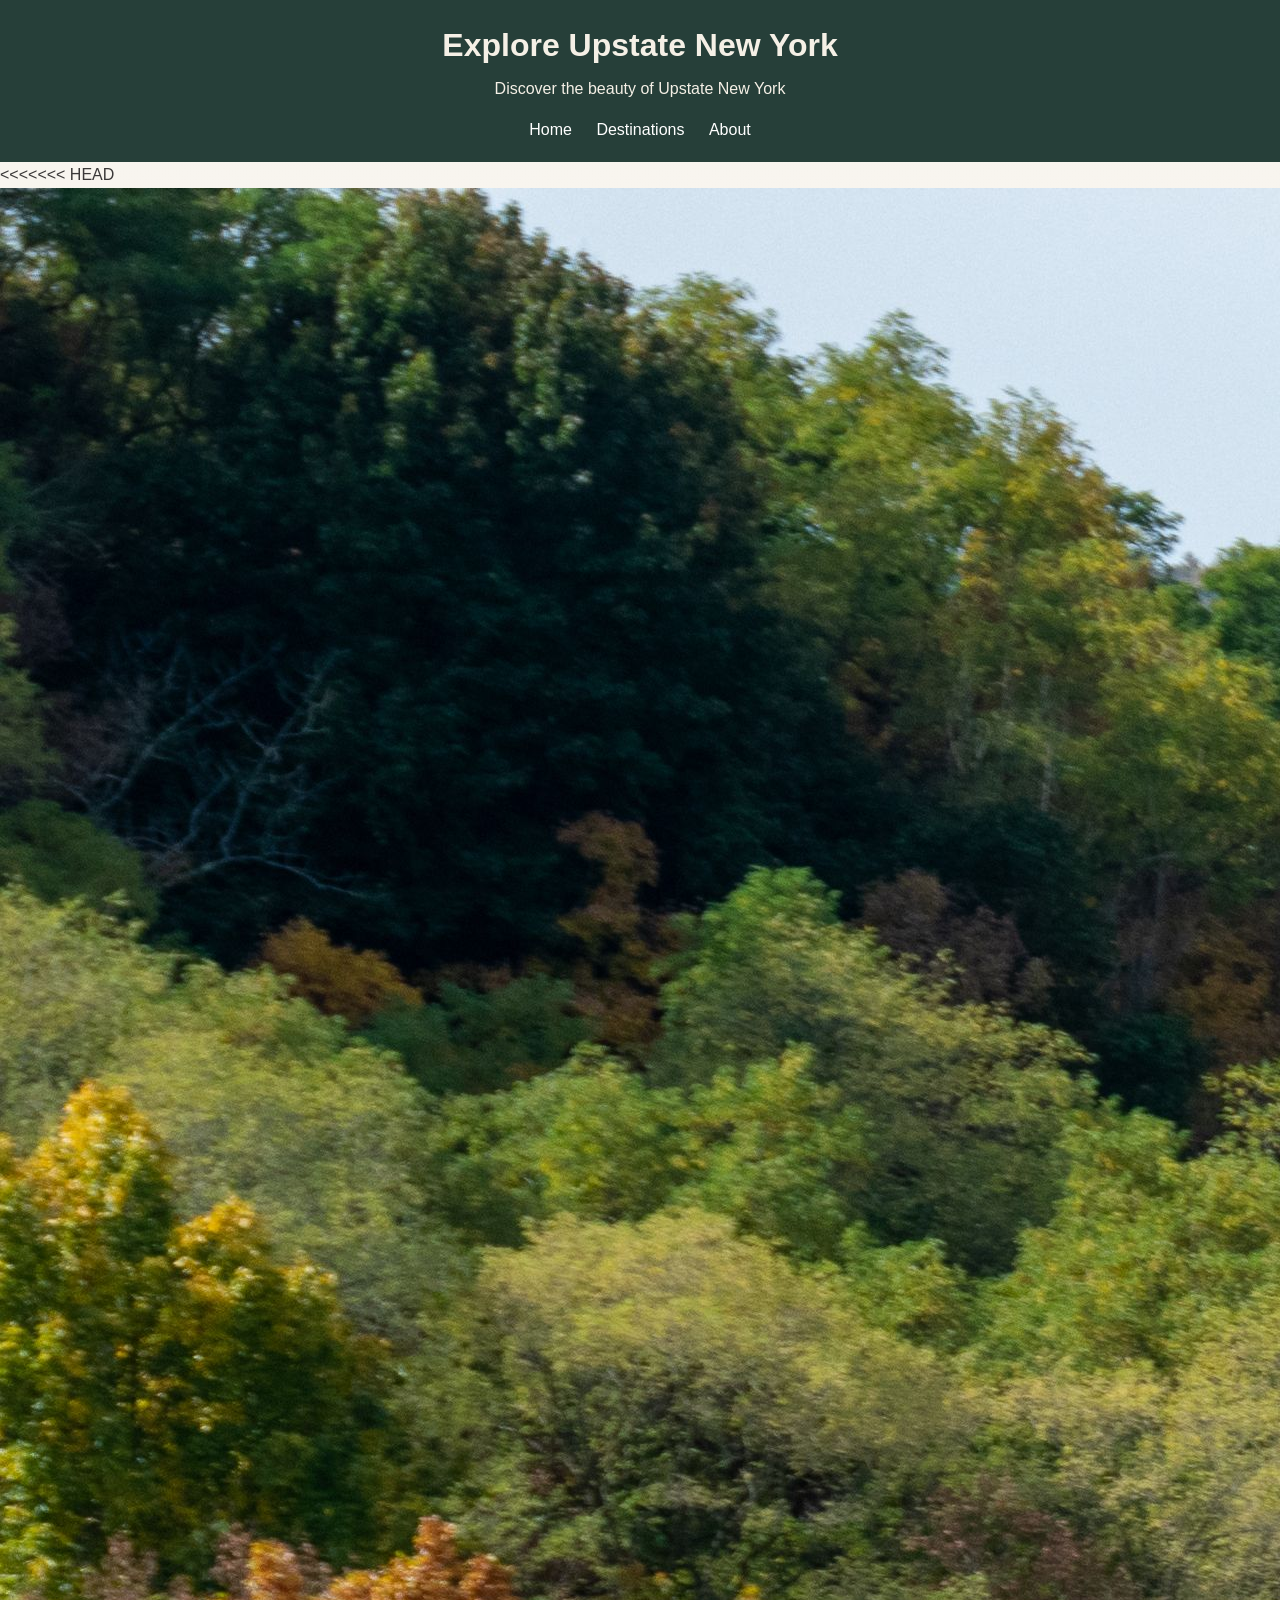
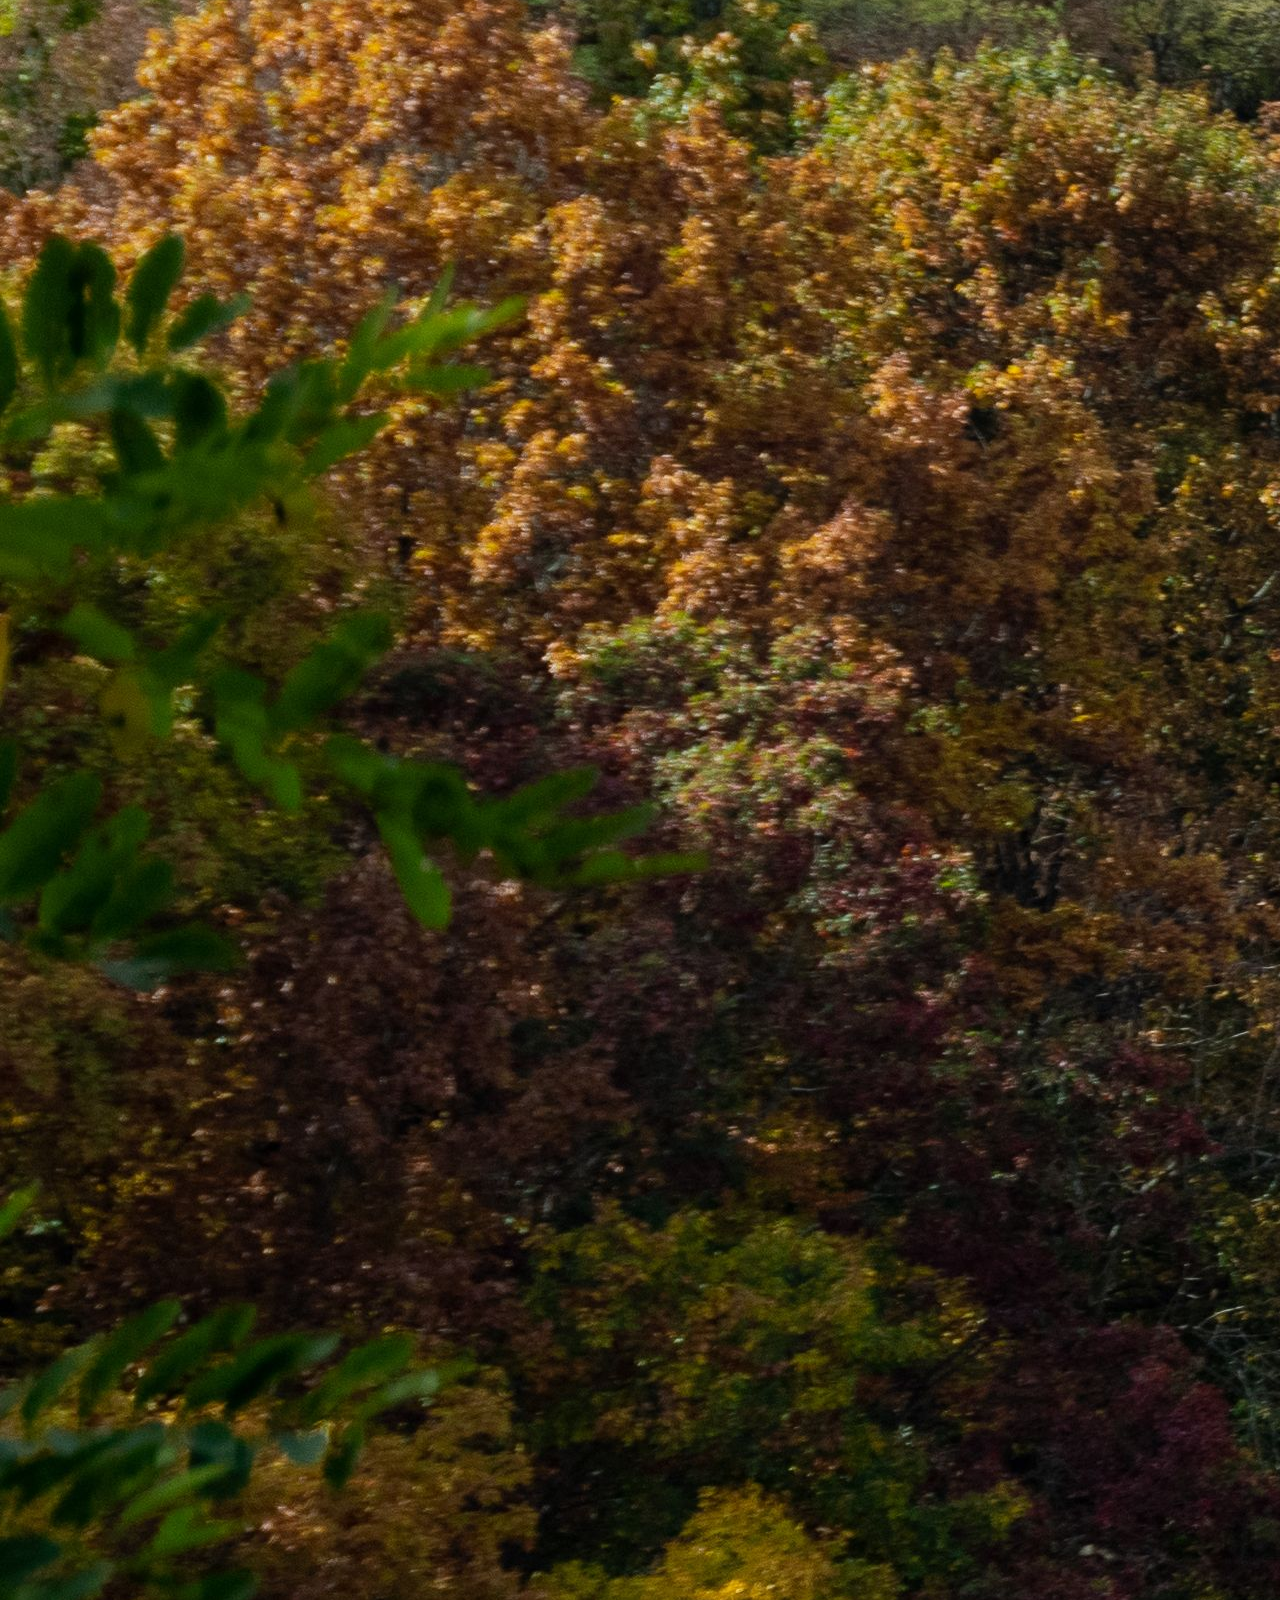
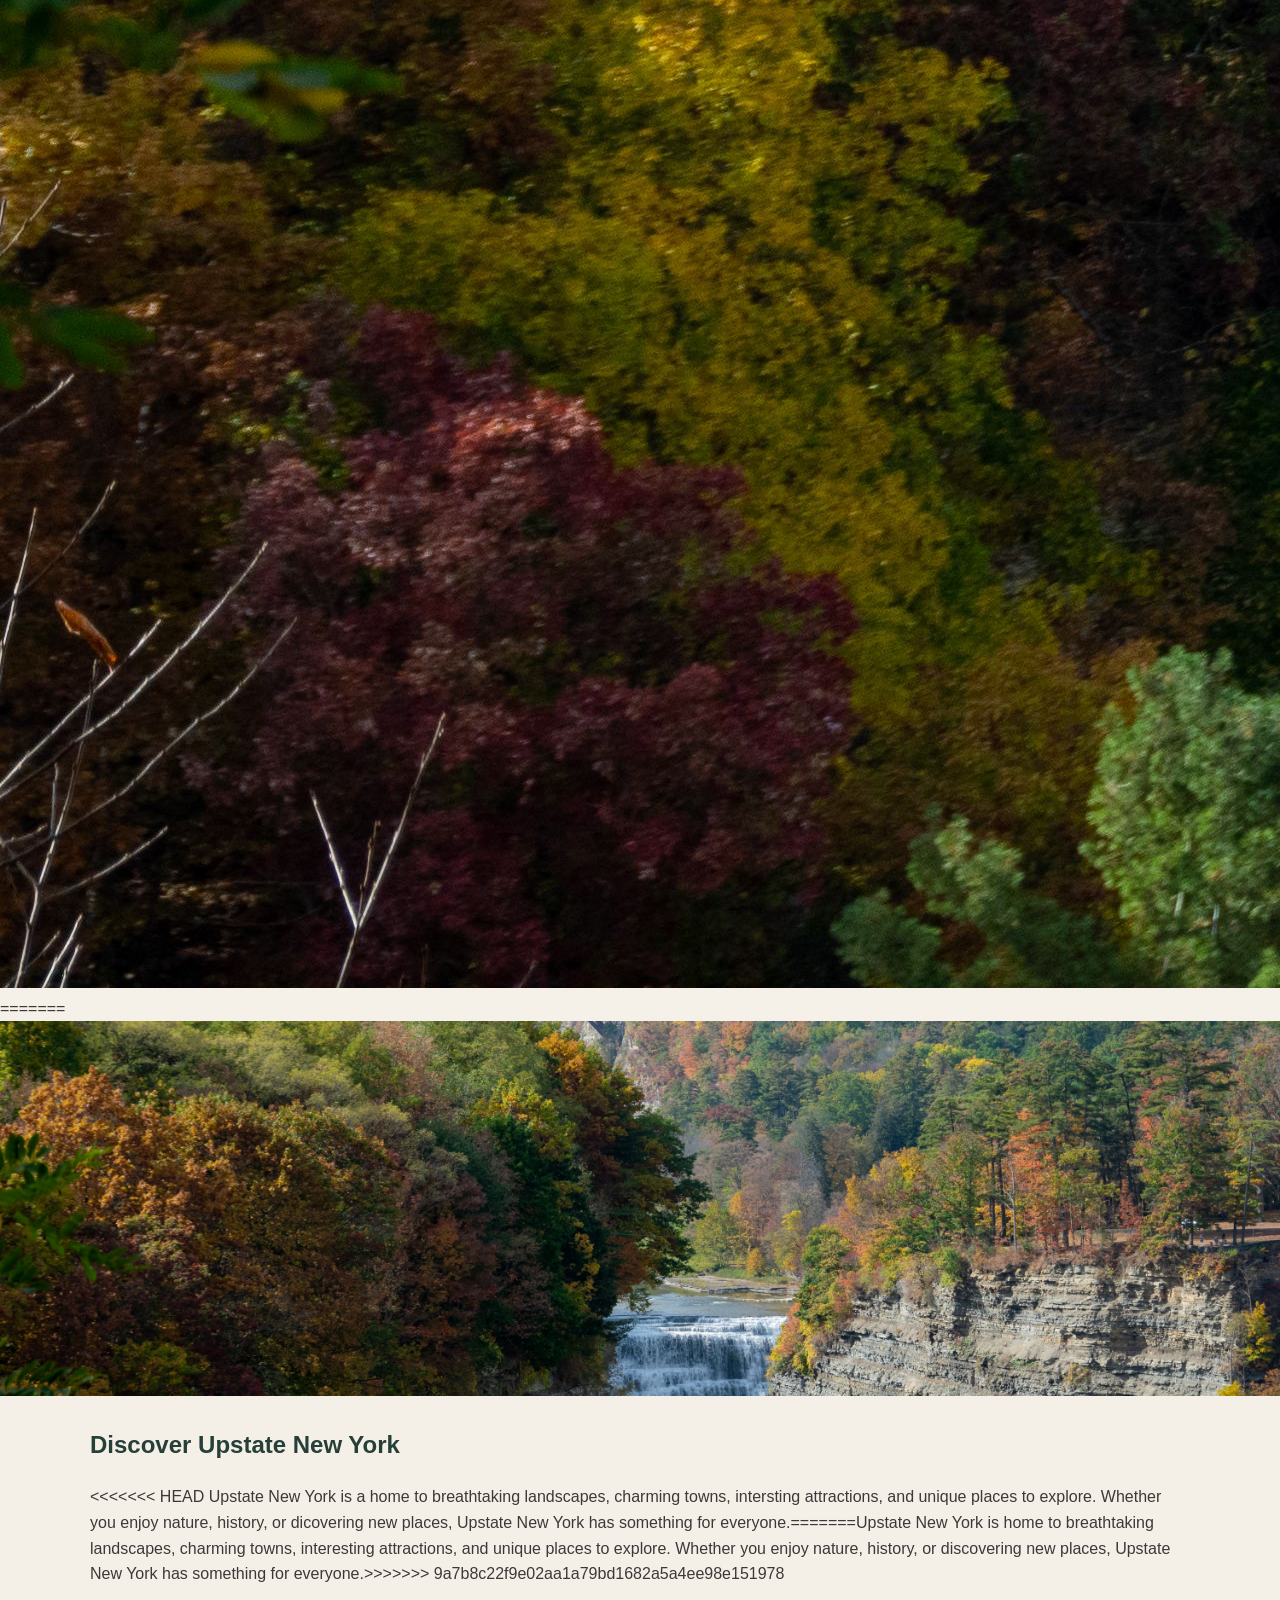
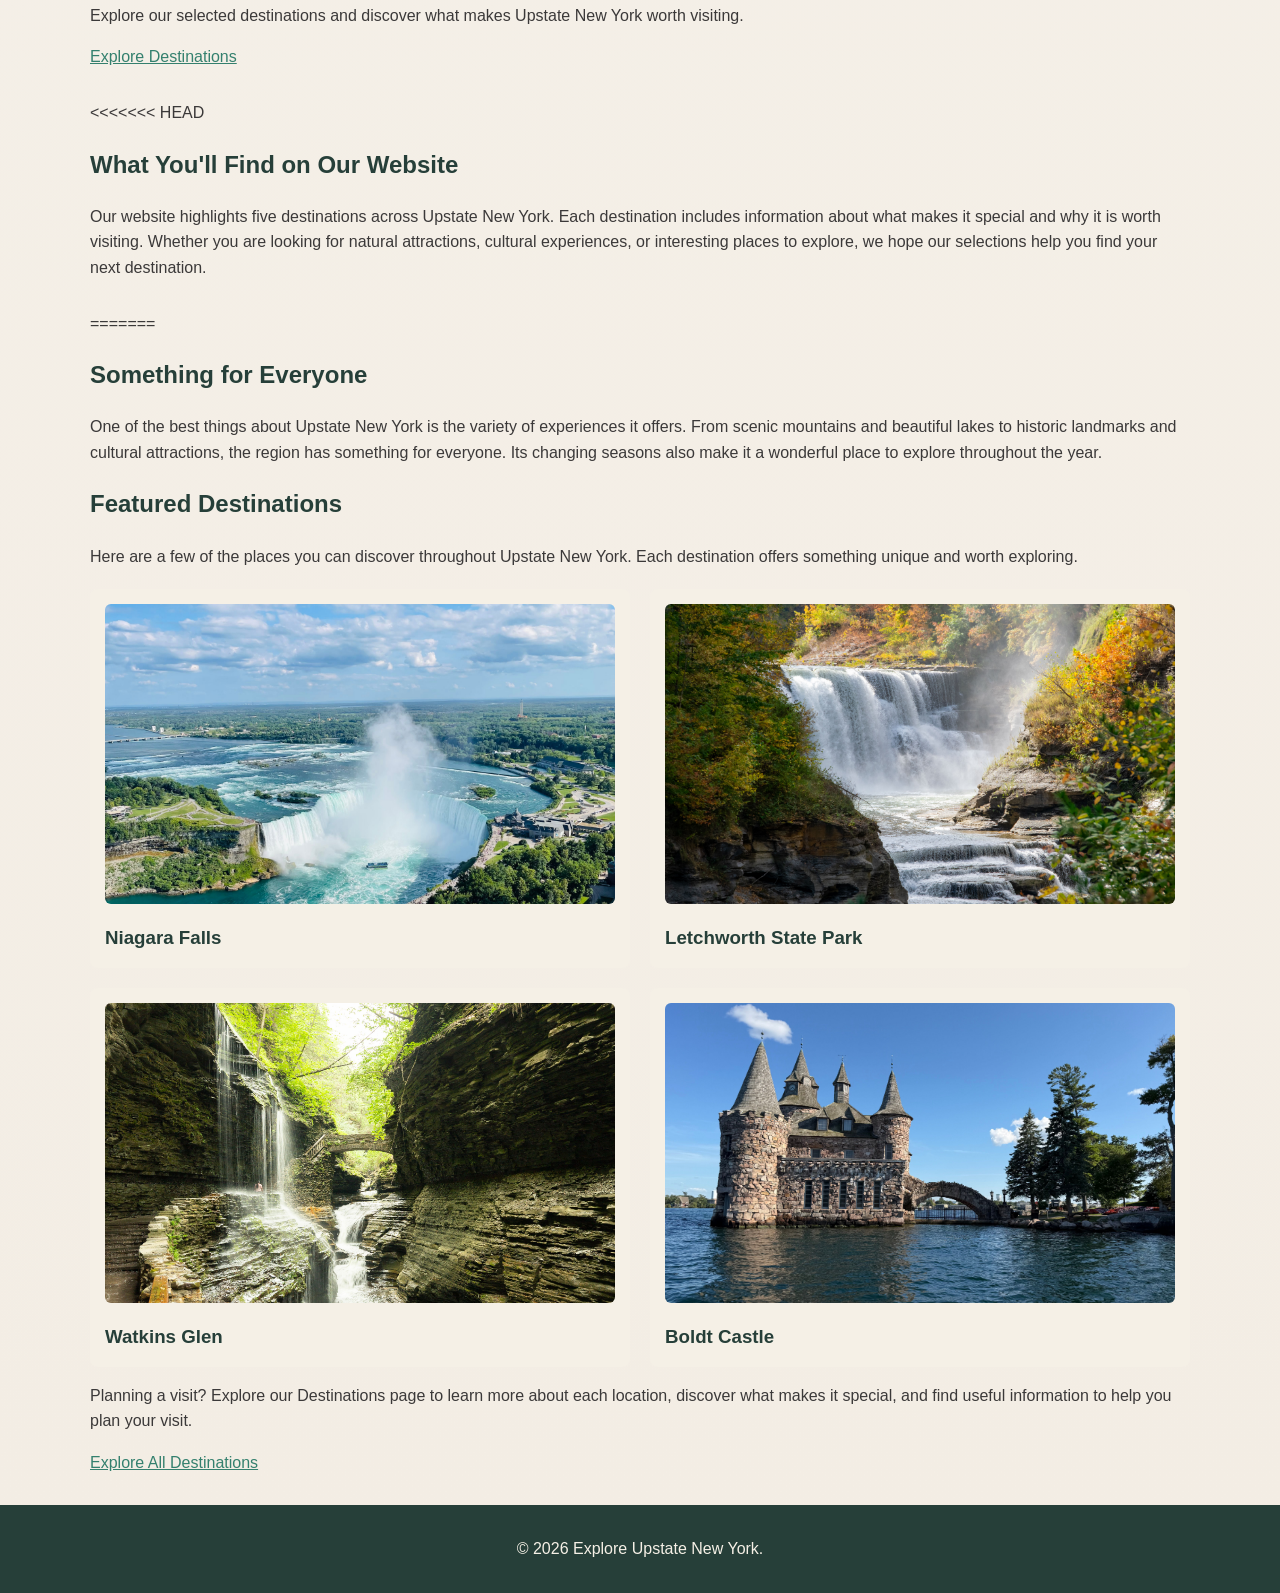
==== commit 22ff7a6f: "samall edit" ====
--- a/index.html
+++ b/index.html
@@ -112,21 +112,6 @@
 
                 <a href="destinations.html">Explore All Destinations</a>
             </section>
-
-
-            >>>>>>> 9a7b8c22f9e02aa1a79bd1682a5a4ee98e151978
-            <section>
-                <h2>What You'll Find on Our Website</h2>
-                <p>
-                    Our website highlights five destinations across Upstate New York. Each destination includes
-                    information
-                    about what makes it special and why it is worth visiting. Whether you are looking for natural
-                    attractions,
-                    cultural experiences, or interesting places to explore, we hope our selections help you find your
-                    next destination.
-                </p>
-            </section>
-
         </main>
 
         <footer>
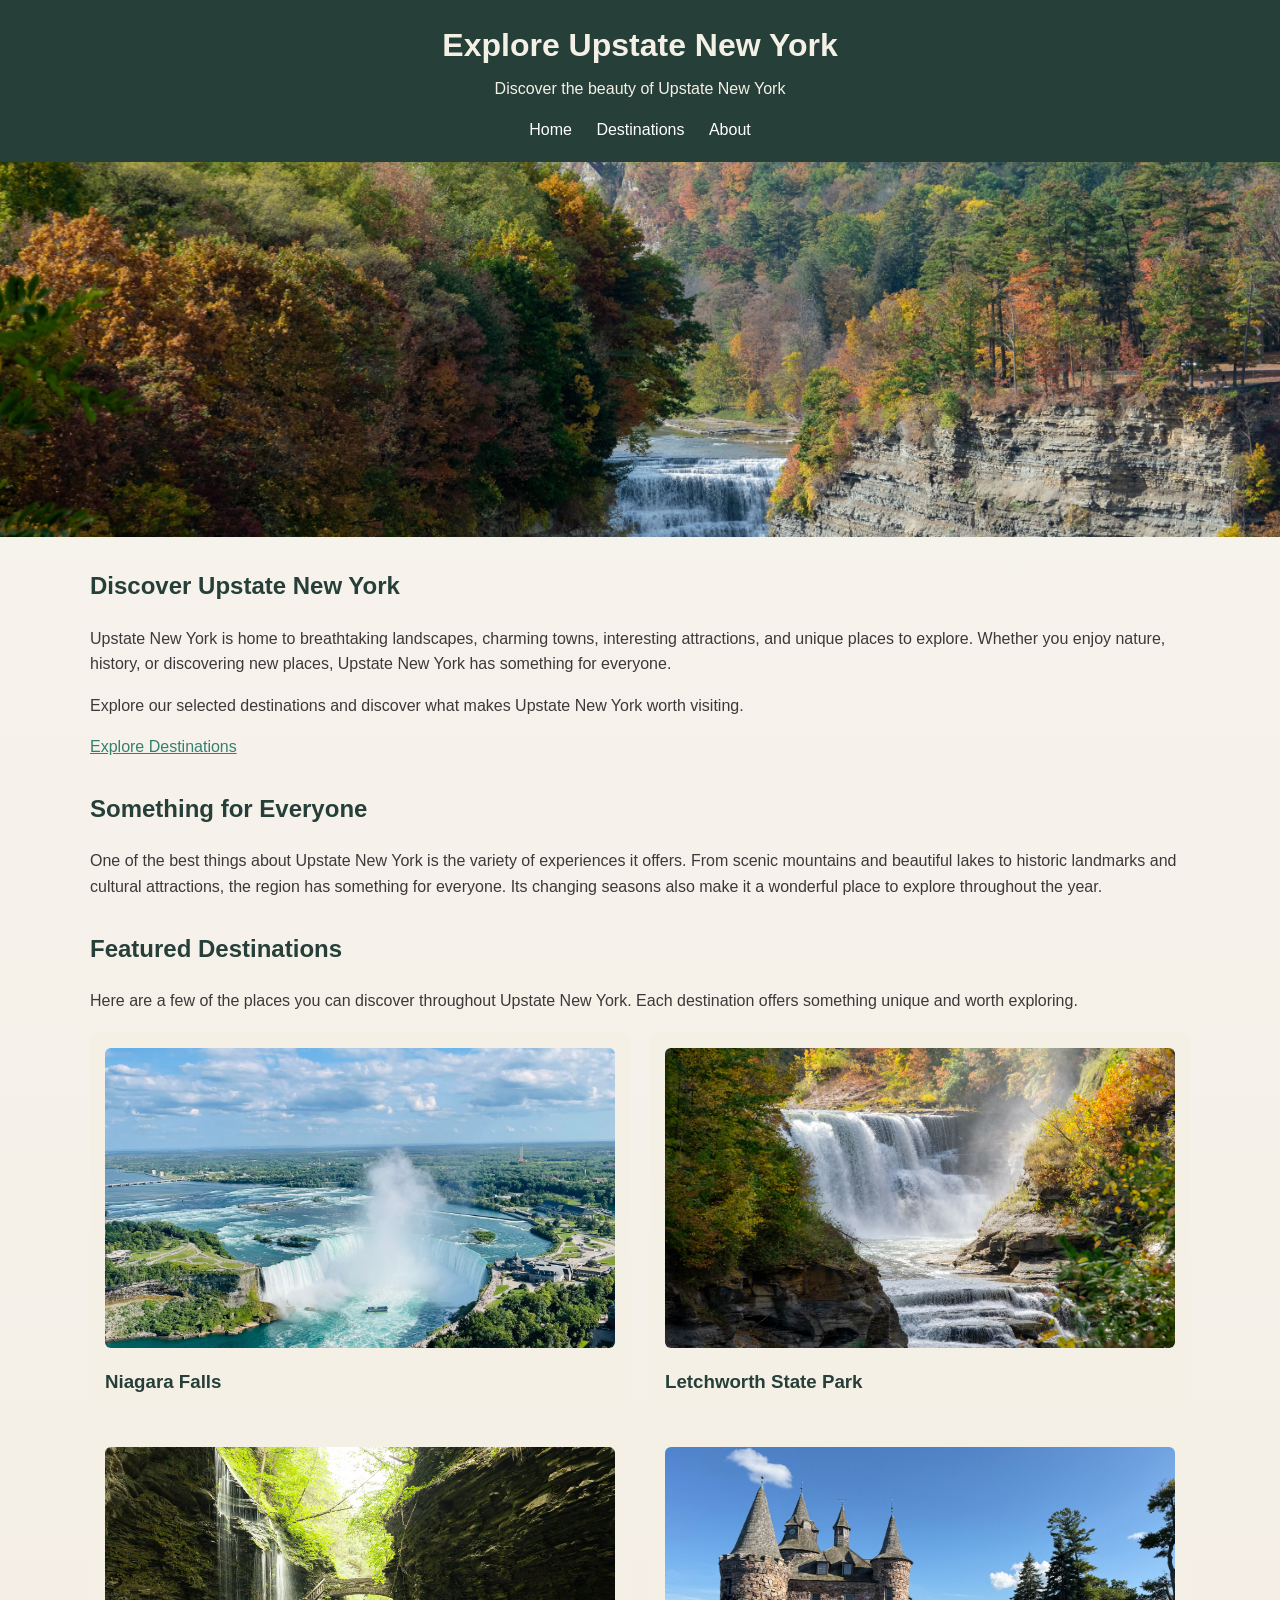
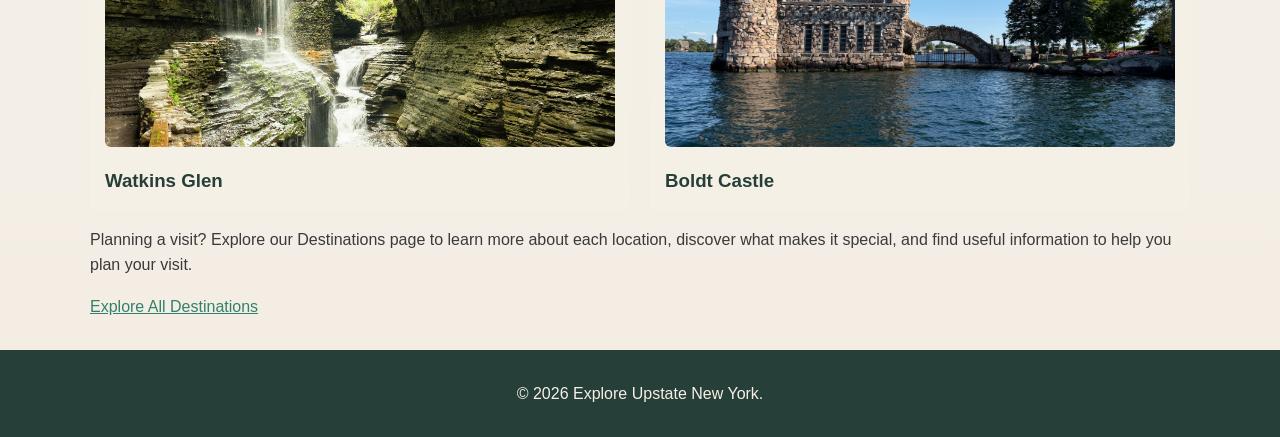
==== commit 4579b964: "Update homepage and about page" ====
--- a/index.html
+++ b/index.html
@@ -22,27 +22,18 @@
             </ul>
         </nav>
     </header>
-
-    <<<<<<< HEAD <div class="hero-image">
-        <img src="images/Letchworth01.jpg"
-            alt="A beautiful autumn landscape featuring a waterfall and bridge at Letchworth State Park, New York">
-        =======
+    
         <div class="banner-image">
             <img src="images/Letchworth01.jpg"
                 alt="A beautiful autumn landscape featuring a waterfall and bridge at Letchworth State Park, New York">
-            >>>>>>> 9a7b8c22f9e02aa1a79bd1682a5a4ee98e151978
         </div>
 
         <main>
             <section>
                 <h2>Discover Upstate New York</h2>
                 <p>
-                    <<<<<<< HEAD Upstate New York is a home to breathtaking landscapes, charming towns, intersting
-                        attractions, and unique places to explore. Whether you enjoy nature, history, or dicovering new
-                        places, Upstate New York has something for everyone.=======Upstate New York is home to
-                        breathtaking landscapes, charming towns, interesting attractions, and unique places to explore.
-                        Whether you enjoy nature, history, or discovering new places, Upstate New York has something for
-                        everyone.>>>>>>> 9a7b8c22f9e02aa1a79bd1682a5a4ee98e151978
+                    Upstate New York is home to breathtaking landscapes, charming towns, interesting attractions, and unique places to explore.
+                    Whether you enjoy nature, history, or discovering new places, Upstate New York has something for everyone.
                 </p>
                 <p>
                     Explore our selected destinations and discover what makes Upstate New York worth visiting.
@@ -50,25 +41,13 @@
                 <a href="destinations.html">Explore Destinations</a>
             </section>
             <section>
-                <<<<<<< HEAD <h2>What You'll Find on Our Website</h2>
-                    <p>
-                        Our website highlights five destinations across Upstate New York. Each destination includes
-                        information
-                        about what makes it special and why it is worth visiting. Whether you are looking for natural
-                        attractions,
-                        cultural experiences, or interesting places to explore, we hope our selections help you find
-                        your next
-                        destination.
-                    </p>
-            </section>
-            =======
-            <h2>Something for Everyone</h2>
-            <p>
-                One of the best things about Upstate New York is the variety of experiences it offers.
-                From scenic mountains and beautiful lakes to historic landmarks and cultural attractions,
-                the region has something for everyone. Its changing seasons also make it
-                a wonderful place to explore throughout the year.
-            </p>
+                <h2>Something for Everyone</h2>
+                <p>
+                    One of the best things about Upstate New York is the variety of experiences it offers.
+                    From scenic mountains and beautiful lakes to historic landmarks and cultural attractions,
+                    the region has something for everyone. Its changing seasons also make it
+                    a wonderful place to explore throughout the year.
+                </p>
             </section>
             <section>
                 <h2>Featured Destinations</h2>
@@ -106,8 +85,8 @@
                 </div>
 
                 <p>
-                    Planning a visit? Explore our Destinations page to learn more about each location,
-                    discover what makes it special, and find useful information to help you plan your visit.
+                    Planning a visit? Explore our Destinations page to learn more about each location, discover what 
+                    makes it special, and find useful information to help you plan your visit.
                 </p>
 
                 <a href="destinations.html">Explore All Destinations</a>
